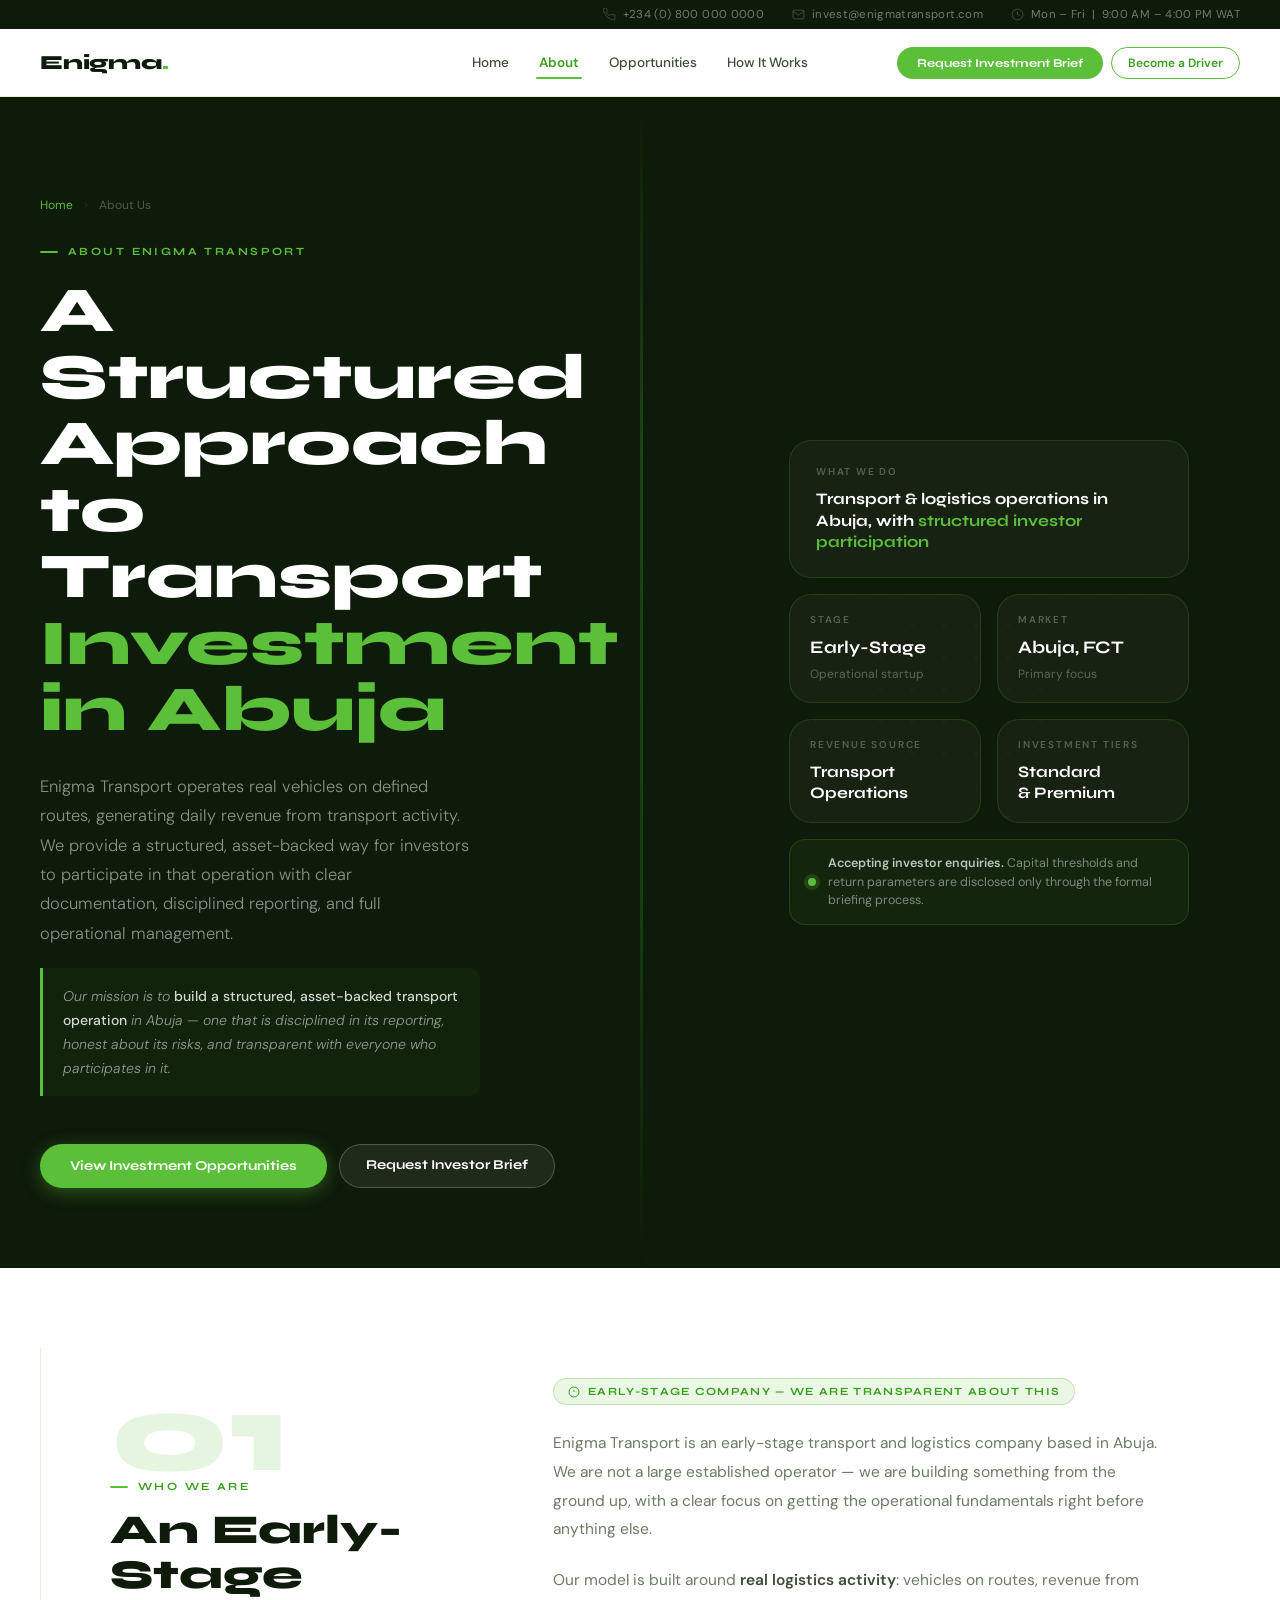
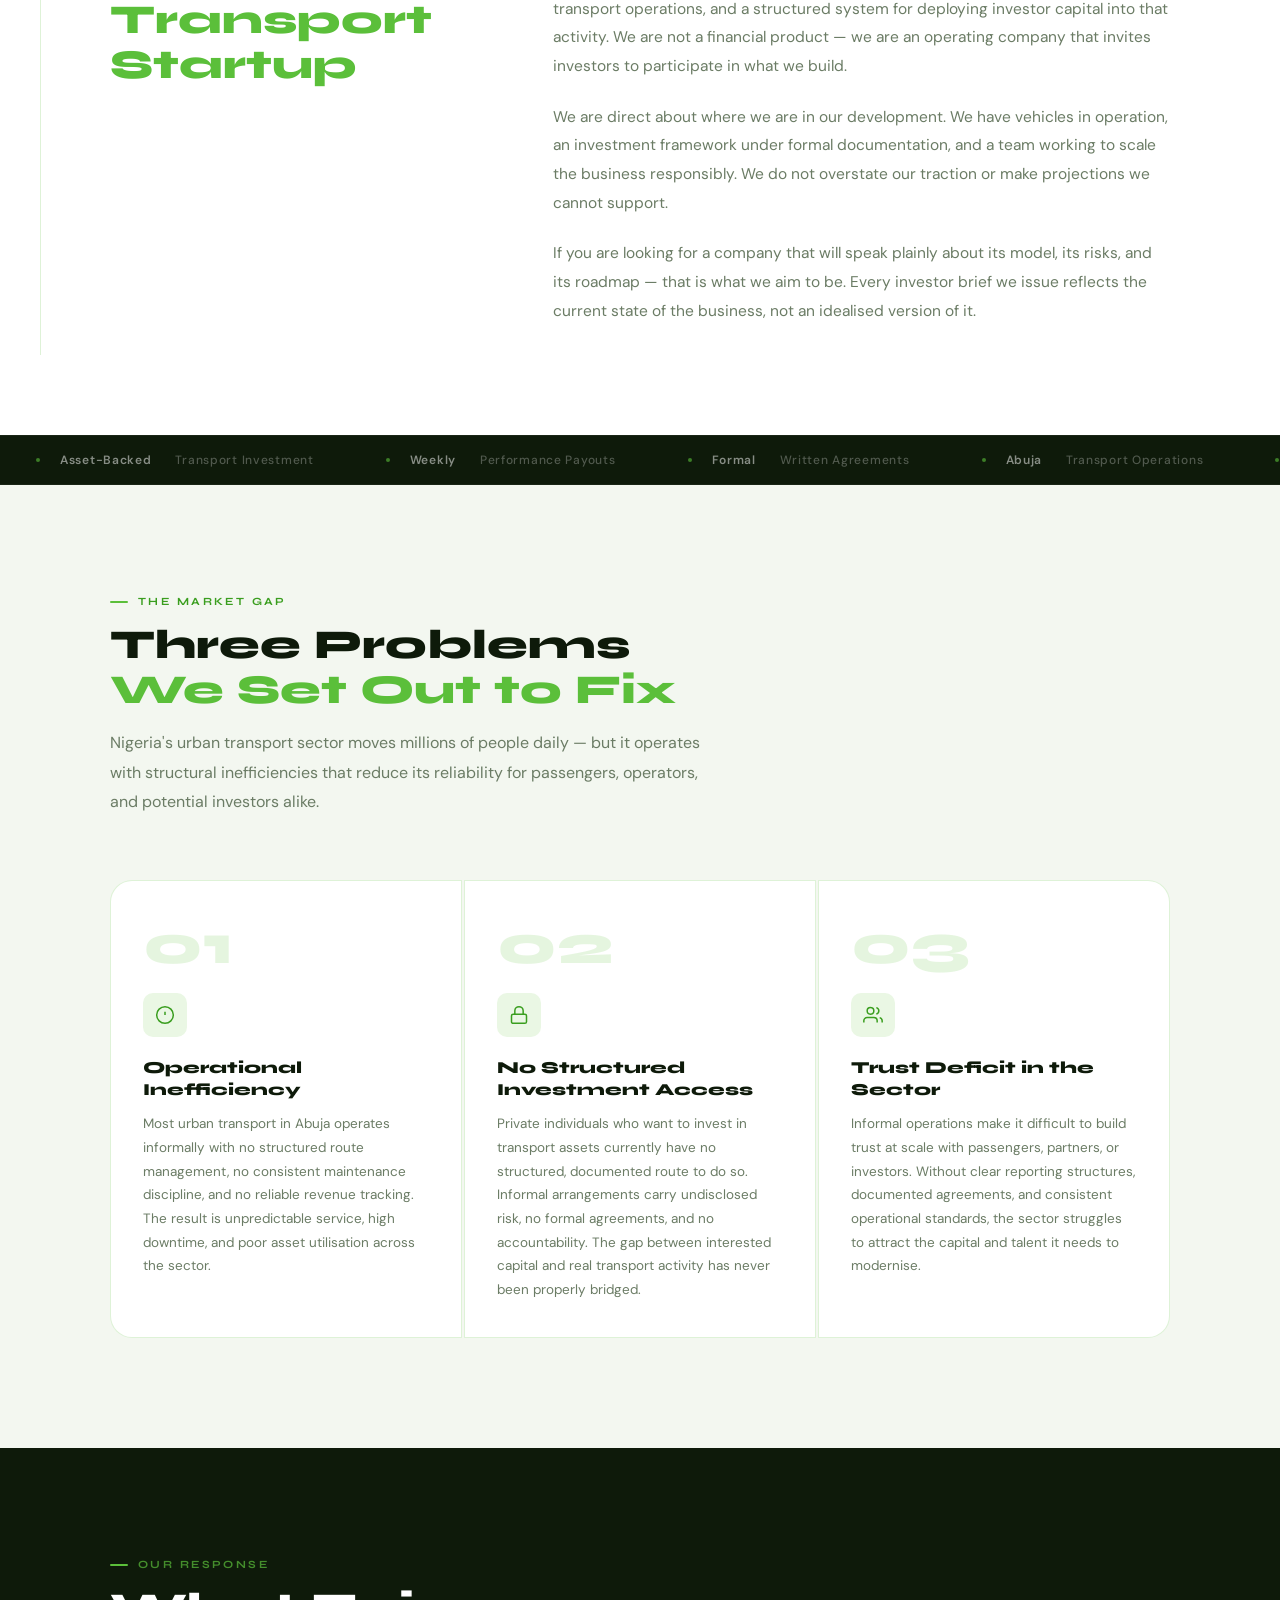
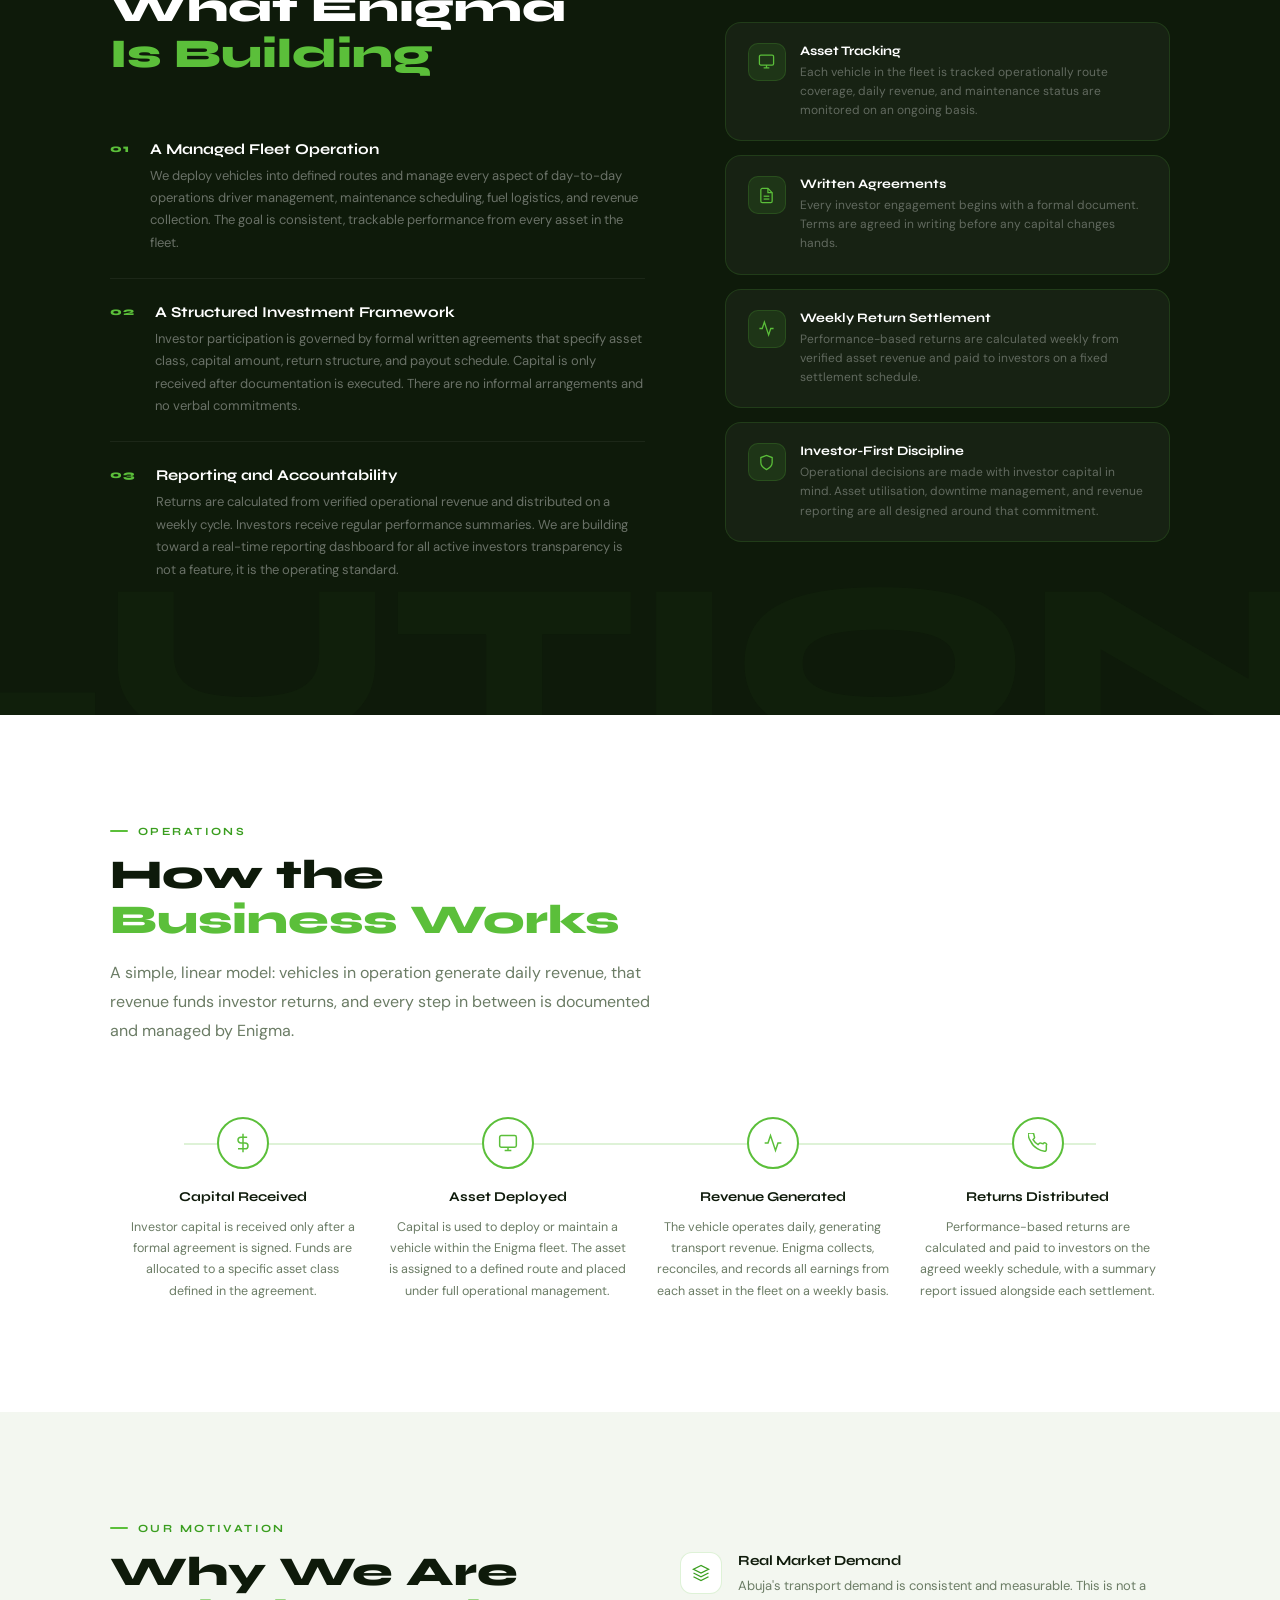
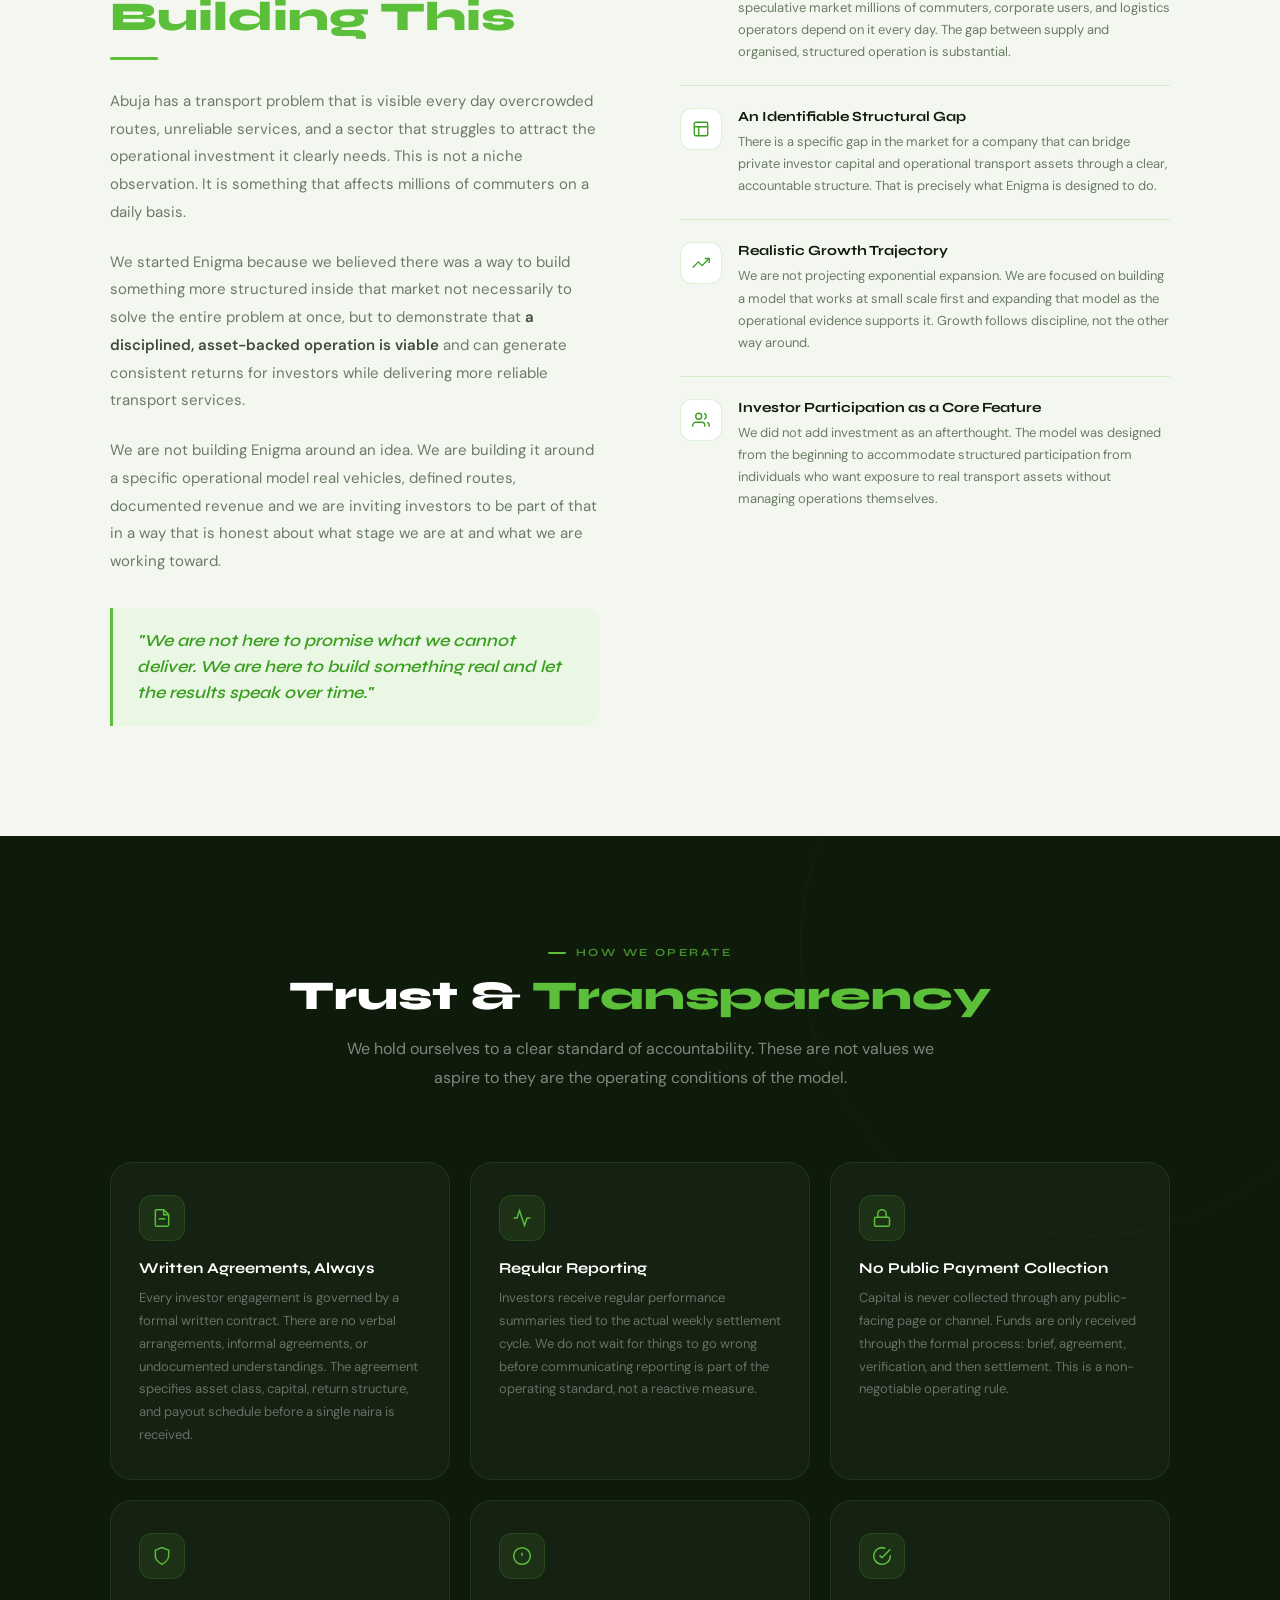
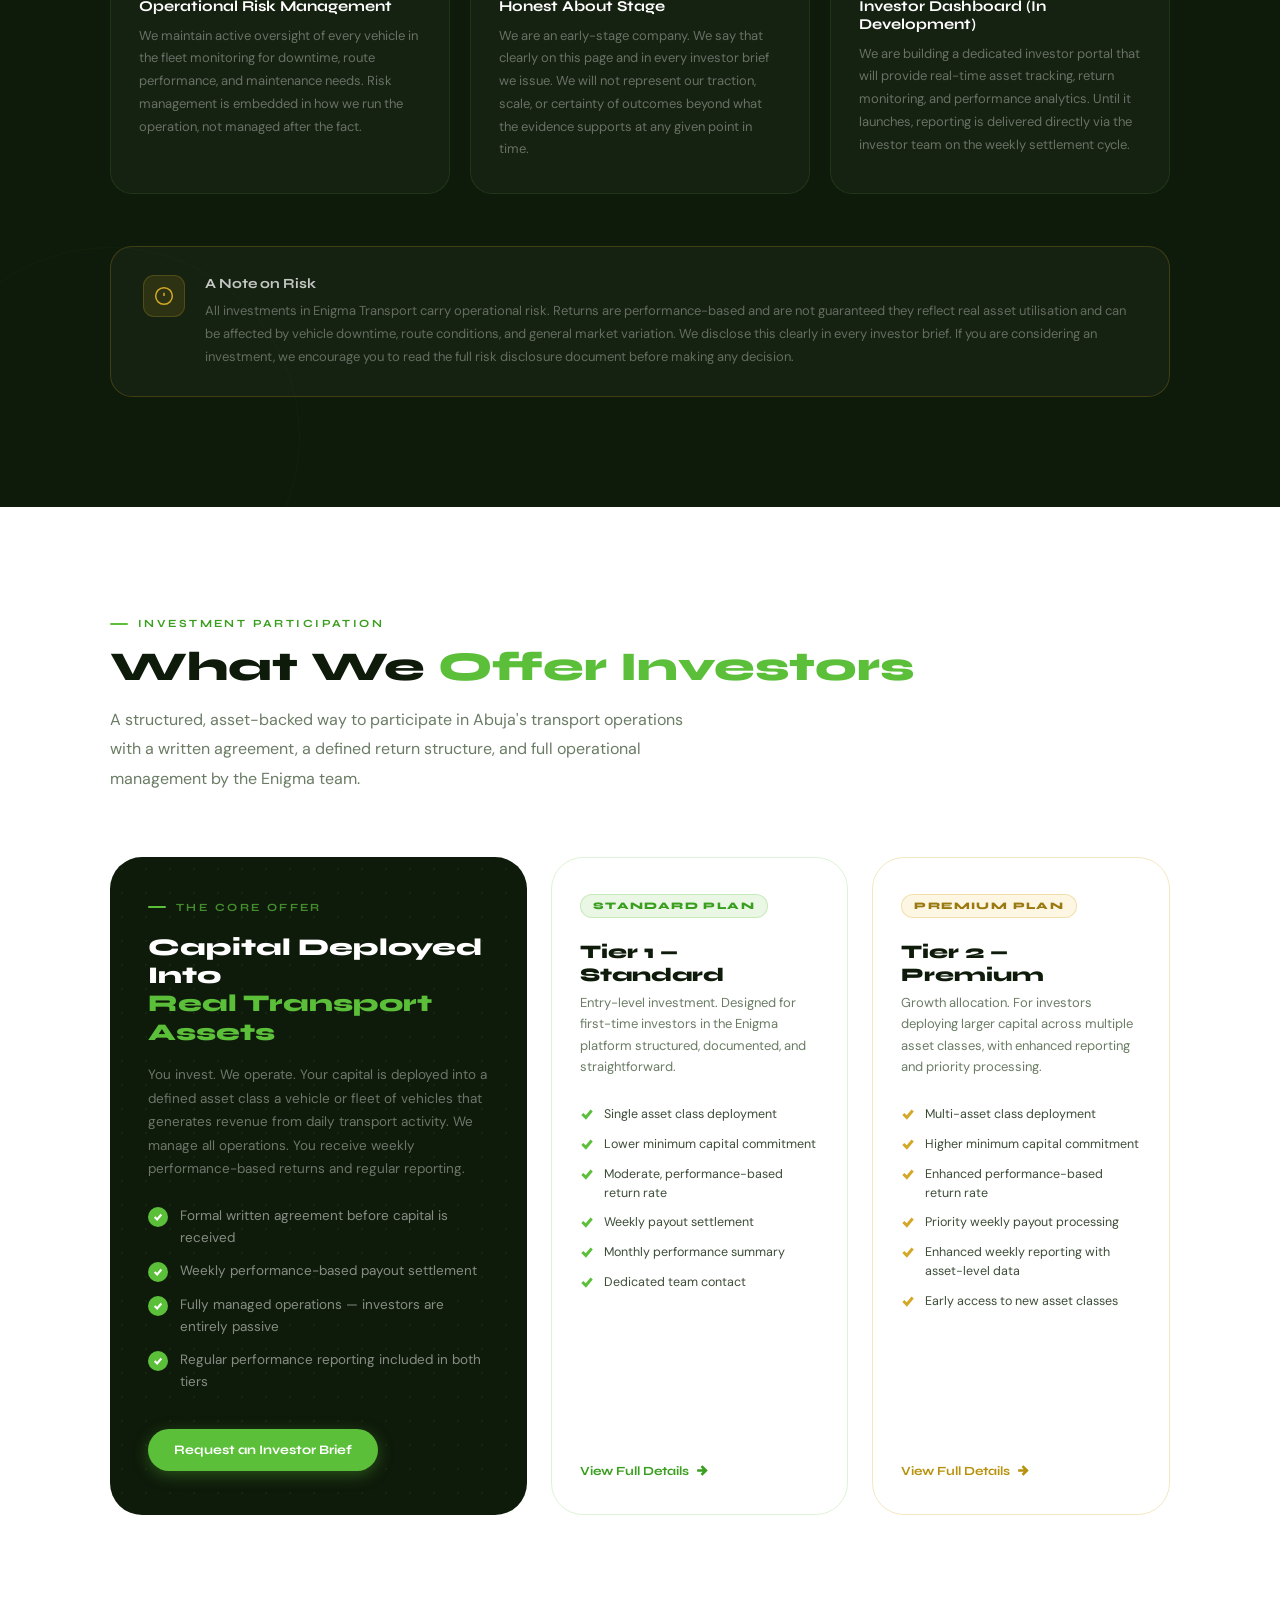
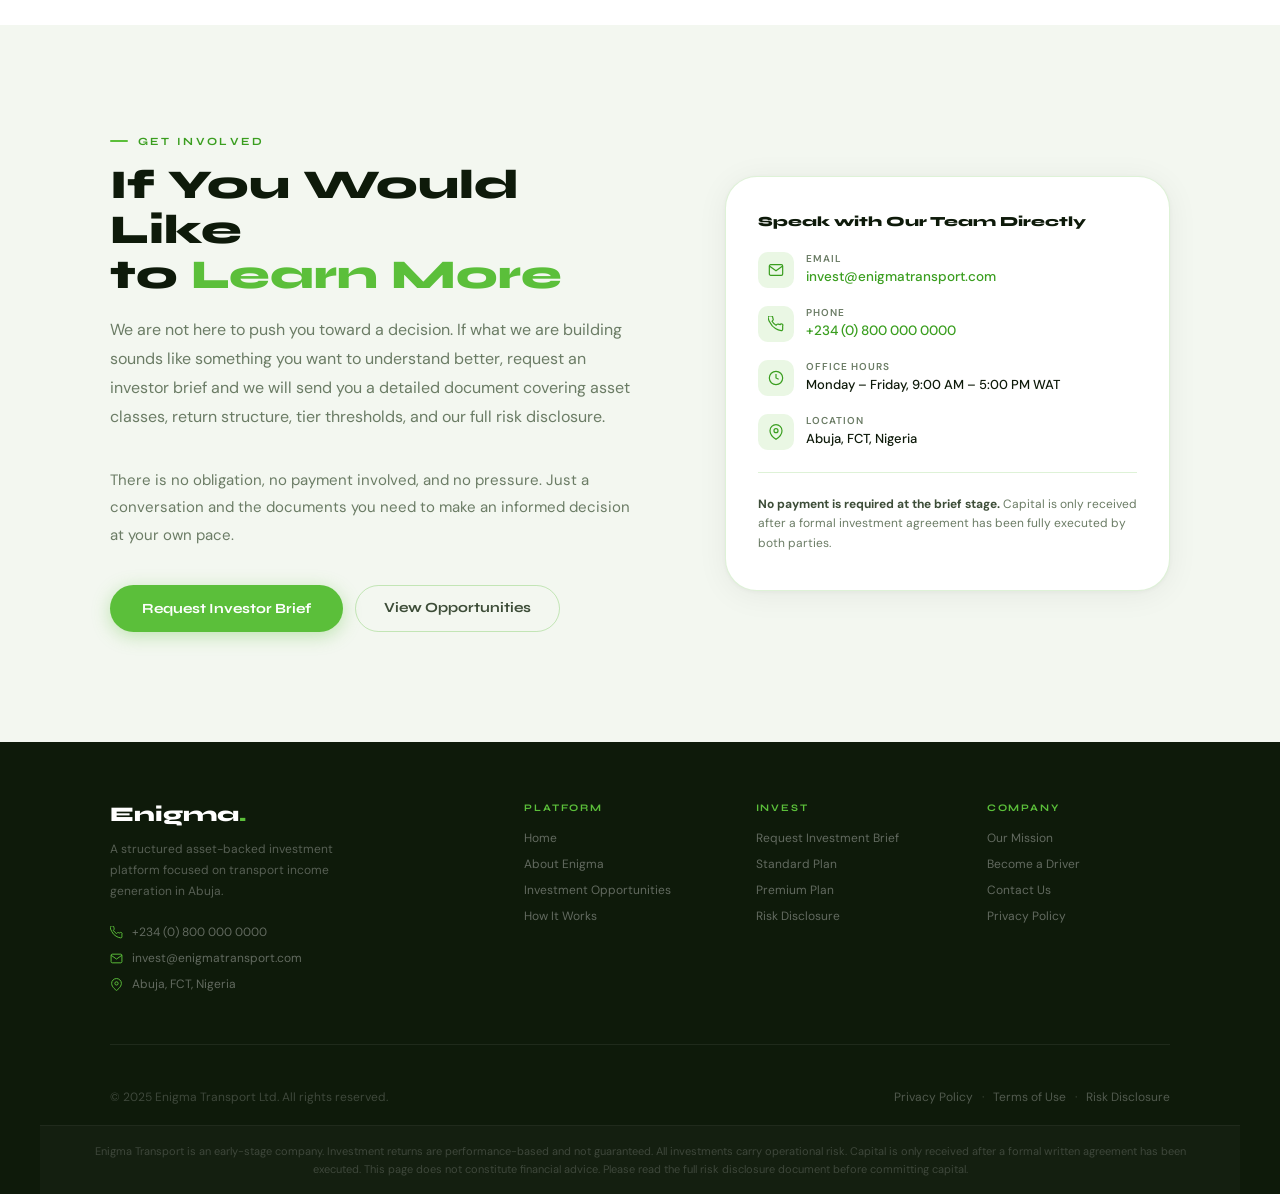
==== about.html @ 0b579b95 "your commit message here" ====
<!DOCTYPE html>
<html lang="en">
<head>
<meta charset="UTF-8" />
<meta name="viewport" content="width=device-width, initial-scale=1.0" />
<title>About Enigma Transport — Building a Structured Transport System</title>
<link rel="preconnect" href="https://fonts.googleapis.com" />
<link rel="preconnect" href="https://fonts.gstatic.com" crossorigin />
<link href="https://fonts.googleapis.com/css2?family=Syne:wght@400;600;700;800&family=DM+Sans:ital,wght@0,300;0,400;0,500;0,600;1,300&display=swap" rel="stylesheet" />
<style>

/* ─────────────────────────────────────────
   RESET & TOKENS
───────────────────────────────────────── */
*, *::before, *::after { box-sizing: border-box; margin: 0; padding: 0; }

:root {
  /* Brand */
  --green:        #5bbf3a;
  --green-dark:   #3a9e1f;
  --green-dim:    rgba(91,191,58,0.16);
  --green-pale:   #eaf7e4;

  /* Ink */
  --ink:          #0e1a0a;
  --ink-soft:     #3d4d38;
  --muted:        #6b7c65;
  --muted-lt:     #9aad94;

  /* Surfaces */
  --surface:      #ffffff;
  --bg:           #f3f7f0;
  --bg-dark:      #0e1a0a;

  /* Borders */
  --border:       rgba(91,191,58,0.20);
  --border-mid:   rgba(91,191,58,0.32);
  --border-ink:   rgba(255,255,255,0.08);

  /* Typography */
  --font-head: 'Syne', sans-serif;
  --font-body: 'DM Sans', sans-serif;

  /* Radii */
  --r-sm:   10px;
  --r-md:   16px;
  --r-lg:   22px;
  --r-xl:   32px;
  --r-pill: 100px;

  /* Shadows */
  --shadow-sm:    0 2px 12px rgba(0,0,0,0.05);
  --shadow-card:  0 4px 32px rgba(0,0,0,0.06), 0 1px 4px rgba(0,0,0,0.04);
  --shadow-green: 0 6px 24px rgba(91,191,58,0.28);
}

html { scroll-behavior: smooth; }
body {
  font-family: var(--font-body);
  background: var(--surface);
  color: var(--ink);
  overflow-x: hidden;
  /* subtle paper grain overlay */
  background-image: url("data:image/svg+xml,%3Csvg xmlns='http://www.w3.org/2000/svg' width='300' height='300'%3E%3Cfilter id='n'%3E%3CfeTurbulence type='fractalNoise' baseFrequency='0.9' numOctaves='4' stitchTiles='stitch'/%3E%3C/filter%3E%3Crect width='300' height='300' filter='url(%23n)' opacity='0.018'/%3E%3C/svg%3E");
}

/* ─────────────────────────────────────────
   ANIMATIONS
───────────────────────────────────────── */
@keyframes fadeUp {
  from { opacity: 0; transform: translateY(22px); }
  to   { opacity: 1; transform: translateY(0); }
}
@keyframes fadeIn  { from { opacity: 0; } to { opacity: 1; } }
@keyframes slideDown {
  from { transform: translateY(-100%); opacity: 0; }
  to   { transform: translateY(0);     opacity: 1; }
}
@keyframes drawLine {
  from { stroke-dashoffset: 200; }
  to   { stroke-dashoffset: 0;   }
}
@keyframes pulse {
  0%, 100% { opacity: 0.5; transform: scale(1);    }
  50%       { opacity: 1;   transform: scale(1.08); }
}
@keyframes ticker {
  0%   { transform: translateX(0); }
  100% { transform: translateX(-50%); }
}

/* ─────────────────────────────────────────
   TOP BAR
───────────────────────────────────────── */
.top-bar {
  background: var(--ink);
  display: flex; justify-content: flex-end; align-items: center;
  gap: 28px; padding: 7px 40px;
  font-size: 11.5px; color: rgba(255,255,255,0.42); letter-spacing: 0.03em;
}
.top-bar-item { display: flex; align-items: center; gap: 7px; }
.top-bar-item svg { opacity: 0.5; flex-shrink: 0; }
@media (max-width: 760px) { .top-bar { display: none; } }

/* ─────────────────────────────────────────
   HEADER
───────────────────────────────────────── */
.header {
  position: sticky; top: 0; z-index: 200;
  background: rgba(255,255,255,0.96);
  backdrop-filter: blur(14px); -webkit-backdrop-filter: blur(14px);
  border-bottom: 1px solid var(--border);
  padding: 0 40px;
  display: flex; align-items: center; gap: 40px;
  height: 68px;
  animation: slideDown 0.45s ease both;
}
.logo-link { text-decoration: none; display: flex; align-items: center; flex-shrink: 0; }
.logo-wordmark {
  font-family: var(--font-head); font-size: 1.25rem; font-weight: 800;
  color: var(--ink); letter-spacing: -0.01em;
}
.logo-wordmark span { color: var(--green); }

.nav {
  display: flex; align-items: center;
  position: absolute; left: 50%; transform: translateX(-50%);
}
.nav a {
  font-size: 13.5px; font-weight: 500; color: var(--ink-soft);
  text-decoration: none; padding: 8px 15px;
  position: relative; transition: color 0.2s; white-space: nowrap;
}
.nav a::after {
  content: ''; position: absolute; bottom: 0; left: 50%; right: 50%;
  height: 2px; background: var(--green); border-radius: 2px;
  transition: left 0.26s cubic-bezier(.22,1,.36,1), right 0.26s cubic-bezier(.22,1,.36,1);
}
.nav a:hover { color: var(--green-dark); }
.nav a:hover::after, .nav a.active::after { left: 12px; right: 12px; }
.nav a.active { color: var(--green-dark); font-weight: 600; }

.header-ctas { margin-left: auto; display: flex; align-items: center; gap: 8px; }
.btn-nav-pill {
  font-family: var(--font-head); font-size: 12px; font-weight: 700;
  background: var(--green); color: #fff;
  padding: 9px 20px; border-radius: var(--r-pill); border: none; cursor: pointer;
  transition: background 0.2s, transform 0.18s;
  text-decoration: none; display: inline-block;
}
.btn-nav-pill:hover { background: var(--green-dark); transform: scale(1.04); }
.btn-nav-ghost {
  font-family: var(--font-body); font-size: 12px; font-weight: 600;
  color: var(--green-dark); background: transparent;
  border: 1.5px solid var(--green); border-radius: var(--r-pill);
  padding: 7px 16px; cursor: pointer;
  transition: background 0.22s, color 0.22s, transform 0.18s;
  white-space: nowrap; text-decoration: none; display: inline-block;
}
.btn-nav-ghost:hover { background: var(--green); color: #fff; transform: scale(1.04); }

.menu-toggle {
  display: none; background: none; border: none; cursor: pointer;
  padding: 4px; flex-direction: column; gap: 5px; margin-left: auto;
}
.menu-toggle span { display: block; width: 22px; height: 2px; background: var(--ink); border-radius: 2px; transition: all 0.22s; }

/* ─────────────────────────────────────────
   MOBILE NAV
───────────────────────────────────────── */
.mobile-nav {
  display: none; position: fixed; inset: 0;
  background: var(--ink); z-index: 300;
  flex-direction: column; padding: 80px 40px 40px;
  animation: fadeIn 0.22s ease;
}
.mobile-nav.open { display: flex; }
.mobile-nav a {
  font-family: var(--font-head); font-size: 1rem; font-weight: 600;
  color: rgba(255,255,255,0.65); text-decoration: none;
  padding: 18px 0; border-bottom: 1px solid rgba(255,255,255,0.05);
  transition: color 0.2s;
}
.mobile-nav a:hover { color: var(--green); }
.mobile-nav .close-btn {
  position: absolute; top: 22px; right: 24px;
  background: none; border: none; cursor: pointer; color: rgba(255,255,255,0.5);
}
.mobile-nav-ctas { margin-top: 36px; display: flex; flex-direction: column; gap: 12px; }
.btn-fill {
  font-family: var(--font-head); font-size: 14px; font-weight: 700;
  background: var(--green); color: #fff; border: none;
  border-radius: var(--r-pill); padding: 14px 28px; cursor: pointer;
  text-decoration: none; display: inline-block; text-align: center;
  transition: background 0.22s;
}
.btn-fill:hover { background: var(--green-dark); }
.btn-stroke {
  font-family: var(--font-head); font-size: 14px; font-weight: 700;
  background: transparent; color: #fff;
  border: 1.5px solid rgba(255,255,255,0.3); border-radius: var(--r-pill);
  padding: 12px 28px; cursor: pointer;
  text-decoration: none; display: inline-block; text-align: center;
  transition: border-color 0.22s, background 0.22s;
}
.btn-stroke:hover { background: rgba(255,255,255,0.08); border-color: rgba(255,255,255,0.55); }

/* ─────────────────────────────────────────
   SHARED UTILITIES
───────────────────────────────────────── */
.section-eyebrow {
  font-family: var(--font-head); font-size: 11px; font-weight: 700;
  letter-spacing: 0.22em; text-transform: uppercase;
  color: var(--green-dark); margin-bottom: 14px;
  display: flex; align-items: center; gap: 10px;
}
.section-eyebrow::before { content: ''; width: 18px; height: 2px; background: var(--green); border-radius: 2px; }
.section-eyebrow.light { color: rgba(91,191,58,0.7); }
.section-eyebrow.light::before { background: var(--green); }
.section-eyebrow.center { justify-content: center; }

.section-h2 {
  font-family: var(--font-head);
  font-size: clamp(1.9rem, 3.2vw, 2.7rem);
  font-weight: 800; color: var(--ink); line-height: 1.1;
}
.section-h2 .accent { color: var(--green); }
.section-h2.light { color: #fff; }
.section-h2.center { text-align: center; }

.section-lead {
  font-size: 16px; color: var(--muted); line-height: 1.82;
  max-width: 600px;
}
.section-lead.wide { max-width: 740px; }
.section-lead.center { text-align: center; margin: 0 auto; }
.section-lead.light { color: rgba(255,255,255,0.48); }

.divider-line {
  width: 48px; height: 3px; background: var(--green); border-radius: 3px;
  margin-bottom: 28px;
}
.divider-line.center { margin: 0 auto 28px; }

.check-icon {
  flex-shrink: 0; width: 20px; height: 20px;
  background: var(--green); border-radius: 50%;
  display: flex; align-items: center; justify-content: center;
  margin-top: 2px;
}
.check-icon svg { width: 10px; height: 10px; }

/* ─────────────────────────────────────────
   ① HERO
───────────────────────────────────────── */
.hero {
  background: var(--ink);
  min-height: 88vh;
  display: grid;
  grid-template-columns: 1fr 1fr;
  position: relative; overflow: hidden;
}

/* Fine dot-grid pattern */
.hero::before {
  content: '';
  position: absolute; inset: 0; z-index: 1; pointer-events: none;
  background-image: radial-gradient(rgba(91,191,58,0.09) 1px, transparent 1px);
  background-size: 32px 32px;
  mask-image: radial-gradient(ellipse 75% 85% at 75% 50%, rgba(0,0,0,0.7) 0%, transparent 80%);
}

/* Green vertical accent strip on right column join */
.hero-accent-strip {
  position: absolute; top: 0; bottom: 0; left: 50%;
  width: 3px;
  background: linear-gradient(180deg, transparent 0%, var(--green) 30%, var(--green-dark) 70%, transparent 100%);
  opacity: 0.25; z-index: 2; pointer-events: none;
}

.hero-left {
  padding: 100px 60px 80px 40px;
  display: flex; flex-direction: column; justify-content: center;
  position: relative; z-index: 3;
}

.breadcrumb {
  font-size: 12px; color: rgba(255,255,255,0.28);
  margin-bottom: 32px; display: flex; align-items: center; gap: 8px;
}
.breadcrumb a { color: var(--green); text-decoration: none; transition: opacity 0.2s; }
.breadcrumb a:hover { opacity: 0.8; }
.breadcrumb svg { width: 10px; height: 10px; opacity: 0.4; }

.hero-eyebrow {
  font-family: var(--font-head); font-size: 11px; font-weight: 700;
  letter-spacing: 0.22em; text-transform: uppercase; color: var(--green);
  margin-bottom: 20px; display: flex; align-items: center; gap: 10px;
  animation: fadeUp 0.5s 0.1s both;
}
.hero-eyebrow::before { content: ''; width: 18px; height: 2px; background: var(--green); border-radius: 2px; }

.hero-title {
  font-family: var(--font-head);
  font-size: clamp(2.6rem, 5vw, 4.4rem);
  font-weight: 800; color: #fff; line-height: 1.04;
  margin-bottom: 28px; animation: fadeUp 0.55s 0.18s both;
}
.hero-title .accent  { color: var(--green); }
.hero-title .subdued { color: rgba(255,255,255,0.38); font-weight: 400; }

.hero-statement {
  font-size: 16.5px; line-height: 1.78;
  color: rgba(255,255,255,0.52); max-width: 430px;
  margin-bottom: 20px; animation: fadeUp 0.55s 0.26s both;
  font-weight: 300;
}

/* Pull quote — mission statement */
.hero-mission {
  border-left: 3px solid var(--green);
  padding: 16px 20px;
  background: rgba(91,191,58,0.06);
  border-radius: 0 var(--r-sm) var(--r-sm) 0;
  margin-bottom: 48px; max-width: 440px;
  animation: fadeUp 0.55s 0.34s both;
}
.hero-mission p {
  font-size: 14px; font-style: italic; font-weight: 300;
  color: rgba(255,255,255,0.55); line-height: 1.72;
}
.hero-mission strong { color: rgba(255,255,255,0.82); font-style: normal; font-weight: 500; }

.hero-cta-row {
  display: flex; gap: 12px; flex-wrap: wrap;
  animation: fadeUp 0.55s 0.42s both;
}
.btn-hero-primary {
  font-family: var(--font-head); font-size: 13.5px; font-weight: 700;
  background: var(--green); color: #fff; border: none;
  border-radius: var(--r-pill); padding: 14px 30px; cursor: pointer;
  transition: background 0.22s, transform 0.18s, box-shadow 0.22s;
  box-shadow: 0 4px 18px rgba(91,191,58,0.38); text-decoration: none; display: inline-block;
}
.btn-hero-primary:hover { background: var(--green-dark); transform: translateY(-2px); box-shadow: 0 8px 28px rgba(91,191,58,0.45); }
.btn-hero-ghost {
  font-family: var(--font-head); font-size: 13.5px; font-weight: 700;
  background: rgba(255,255,255,0.07); color: #fff;
  border: 1.5px solid rgba(255,255,255,0.22); border-radius: var(--r-pill);
  padding: 12px 26px; cursor: pointer; backdrop-filter: blur(6px);
  transition: background 0.22s, border-color 0.22s, transform 0.18s;
  text-decoration: none; display: inline-block;
}
.btn-hero-ghost:hover { background: rgba(255,255,255,0.13); border-color: rgba(255,255,255,0.5); transform: translateY(-2px); }

/* Hero right — structured visual panel */
.hero-right {
  position: relative; z-index: 3; overflow: hidden;
  display: flex; align-items: center; justify-content: center;
  padding: 60px 40px 60px 60px;
}

.hero-panel {
  width: 100%; max-width: 400px;
  display: flex; flex-direction: column; gap: 16px;
  animation: fadeUp 0.7s 0.3s both;
}

/* Company fact card */
.fact-card {
  background: rgba(255,255,255,0.04);
  border: 1px solid rgba(91,191,58,0.18);
  border-radius: var(--r-lg); padding: 24px 26px;
  transition: border-color 0.25s, background 0.25s;
}
.fact-card:hover { border-color: rgba(91,191,58,0.38); background: rgba(91,191,58,0.04); }
.fact-card-label {
  font-size: 10px; font-weight: 600; letter-spacing: 0.18em; text-transform: uppercase;
  color: rgba(255,255,255,0.28); margin-bottom: 10px;
}
.fact-card-value {
  font-family: var(--font-head); font-size: 1rem; font-weight: 700;
  color: #fff; line-height: 1.35;
}
.fact-card-value .green { color: var(--green); }
.fact-card-sub { font-size: 12px; color: rgba(255,255,255,0.3); margin-top: 5px; line-height: 1.6; }

.fact-grid { display: grid; grid-template-columns: 1fr 1fr; gap: 16px; }
.fact-grid .fact-card { padding: 18px 20px; }
.fact-grid .fact-card-value { font-size: 1.4rem; }

.hero-status-bar {
  background: rgba(91,191,58,0.08); border: 1px solid rgba(91,191,58,0.2);
  border-radius: var(--r-md); padding: 14px 18px;
  display: flex; align-items: center; gap: 12px;
}
.status-dot {
  width: 8px; height: 8px; border-radius: 50%; background: var(--green);
  box-shadow: 0 0 0 4px rgba(91,191,58,0.18);
  animation: pulse 2.2s ease-in-out infinite; flex-shrink: 0;
}
.hero-status-bar p { font-size: 12.5px; color: rgba(255,255,255,0.45); line-height: 1.5; }
.hero-status-bar strong { color: rgba(255,255,255,0.72); font-weight: 600; }

/* ─────────────────────────────────────────
   ② WHO WE ARE
───────────────────────────────────────── */
.who-section {
  background: var(--surface);
  padding: 110px 40px;
  position: relative;
}
/* subtle left rule */
.who-section::before {
  content: '';
  position: absolute; left: 40px; top: 80px; bottom: 80px;
  width: 1px; background: var(--border);
}

.who-inner {
  max-width: 1060px; margin: 0 auto;
  display: grid; grid-template-columns: 1fr 1.7fr; gap: 80px; align-items: start;
}
.who-left { position: sticky; top: 100px; }
.who-number {
  font-family: var(--font-head); font-size: 7rem; font-weight: 800;
  color: var(--green-dim); line-height: 1; margin-bottom: -10px;
  user-select: none;
}

.who-body p { font-size: 15.5px; color: var(--muted); line-height: 1.85; margin-bottom: 22px; }
.who-body p:last-child { margin-bottom: 0; }
.who-body p strong { color: var(--ink-soft); font-weight: 600; }

.early-stage-badge {
  display: inline-flex; align-items: center; gap: 8px;
  background: var(--green-pale); border: 1px solid rgba(91,191,58,0.28);
  border-radius: var(--r-pill); padding: 6px 14px;
  font-family: var(--font-head); font-size: 11px; font-weight: 700;
  letter-spacing: 0.12em; text-transform: uppercase; color: var(--green-dark);
  margin-bottom: 24px;
}
.early-stage-badge svg { width: 12px; height: 12px; }

/* ─────────────────────────────────────────
   TICKER / MARQUEE
───────────────────────────────────────── */
.marquee-bar {
  background: var(--ink); padding: 0;
  overflow: hidden; border-top: 1px solid rgba(255,255,255,0.05);
  border-bottom: 1px solid rgba(255,255,255,0.05);
}
.marquee-track { display: flex; gap: 0; white-space: nowrap; animation: ticker 30s linear infinite; }
.marquee-item {
  display: flex; align-items: center; gap: 20px;
  padding: 16px 36px; font-size: 12px; font-weight: 500;
  color: rgba(255,255,255,0.28); letter-spacing: 0.06em; flex-shrink: 0;
}
.marquee-item .dot { width: 4px; height: 4px; border-radius: 50%; background: var(--green); opacity: 0.6; }
.marquee-item strong { color: rgba(255,255,255,0.5); font-weight: 600; }

/* ─────────────────────────────────────────
   ③ THE PROBLEM
───────────────────────────────────────── */
.problem-section {
  background: var(--bg);
  padding: 110px 40px;
}
.problem-inner { max-width: 1060px; margin: 0 auto; }
.problem-head { margin-bottom: 64px; }

.problem-grid { display: grid; grid-template-columns: repeat(3, 1fr); gap: 2px; }
.problem-card {
  background: var(--surface); padding: 36px 32px;
  border: 1px solid var(--border);
  position: relative; overflow: hidden;
  transition: border-color 0.28s, transform 0.28s;
}
.problem-card:first-child { border-radius: var(--r-lg) 0 0 var(--r-lg); }
.problem-card:last-child  { border-radius: 0 var(--r-lg) var(--r-lg) 0; }
.problem-card:hover { border-color: var(--green); transform: translateY(-4px); }

/* top accent line */
.problem-card::before {
  content: ''; position: absolute; top: 0; left: 0; right: 0; height: 3px;
  background: linear-gradient(90deg, var(--green), var(--green-dark));
  opacity: 0; transition: opacity 0.28s;
}
.problem-card:hover::before { opacity: 1; }

.problem-num {
  font-family: var(--font-head); font-size: 3.5rem; font-weight: 800;
  color: var(--green-dim); line-height: 1; margin-bottom: 20px;
  user-select: none;
}
.problem-icon {
  width: 44px; height: 44px; border-radius: var(--r-sm);
  background: var(--green-pale); display: flex; align-items: center; justify-content: center;
  margin-bottom: 20px;
}
.problem-icon svg { width: 20px; height: 20px; color: var(--green-dark); }
.problem-card h3 {
  font-family: var(--font-head); font-size: 1.05rem; font-weight: 800;
  color: var(--ink); margin-bottom: 12px; line-height: 1.3;
}
.problem-card p { font-size: 13.5px; color: var(--muted); line-height: 1.75; }

/* ─────────────────────────────────────────
   ④ OUR SOLUTION
───────────────────────────────────────── */
.solution-section {
  background: var(--ink);
  padding: 110px 40px;
  position: relative; overflow: hidden;
}
/* large decorative text */
.solution-section::after {
  content: 'SOLUTION';
  position: absolute; right: -40px; bottom: -60px;
  font-family: var(--font-head); font-size: 14rem; font-weight: 800;
  color: rgba(91,191,58,0.03); line-height: 1;
  pointer-events: none; user-select: none; white-space: nowrap;
}

.solution-inner {
  max-width: 1060px; margin: 0 auto;
  display: grid; grid-template-columns: 1.2fr 1fr; gap: 80px; align-items: center;
}

.solution-points { display: flex; flex-direction: column; gap: 0; margin-top: 40px; }
.solution-point {
  display: flex; gap: 20px; align-items: flex-start;
  padding: 24px 0; border-bottom: 1px solid rgba(255,255,255,0.06);
}
.solution-point:last-child { border-bottom: none; }
.sol-num {
  font-family: var(--font-head); font-size: 11px; font-weight: 800;
  color: var(--green); letter-spacing: 0.1em; flex-shrink: 0; padding-top: 2px;
}
.sol-text h4 {
  font-family: var(--font-head); font-size: 15px; font-weight: 700;
  color: #fff; margin-bottom: 7px;
}
.sol-text p { font-size: 13px; color: rgba(255,255,255,0.38); line-height: 1.72; }

/* Solution visual */
.solution-visual {
  display: flex; flex-direction: column; gap: 14px;
  animation: fadeUp 0.6s 0.3s both;
}
.sol-card {
  background: rgba(255,255,255,0.04); border: 1px solid rgba(91,191,58,0.16);
  border-radius: var(--r-md); padding: 20px 22px;
  display: flex; gap: 14px; align-items: flex-start;
  transition: background 0.22s, border-color 0.22s;
}
.sol-card:hover { background: rgba(91,191,58,0.06); border-color: rgba(91,191,58,0.32); }
.sol-card-icon {
  width: 38px; height: 38px; border-radius: 10px;
  background: rgba(91,191,58,0.12); border: 1px solid rgba(91,191,58,0.18);
  display: flex; align-items: center; justify-content: center; flex-shrink: 0;
}
.sol-card-icon svg { width: 17px; height: 17px; color: var(--green); }
.sol-card h5 {
  font-family: var(--font-head); font-size: 13px; font-weight: 700;
  color: #fff; margin-bottom: 4px;
}
.sol-card p { font-size: 12px; color: rgba(255,255,255,0.32); line-height: 1.6; }

/* ─────────────────────────────────────────
   ⑤ HOW WE OPERATE
───────────────────────────────────────── */
.operate-section {
  background: var(--surface);
  padding: 110px 40px;
}
.operate-inner { max-width: 1060px; margin: 0 auto; }
.operate-head { max-width: 560px; margin-bottom: 72px; }

.operate-flow {
  display: grid; grid-template-columns: repeat(4, 1fr);
  gap: 0; position: relative;
}
/* connecting line behind nodes */
.operate-flow::before {
  content: '';
  position: absolute; top: 26px; left: 7%; right: 7%;
  height: 1.5px; background: var(--border); z-index: 0;
}

.operate-step {
  display: flex; flex-direction: column; align-items: center;
  text-align: center; padding: 0 14px; position: relative; z-index: 1;
  animation: fadeUp 0.5s both;
}
.operate-step:nth-child(1) { animation-delay: 0.08s; }
.operate-step:nth-child(2) { animation-delay: 0.16s; }
.operate-step:nth-child(3) { animation-delay: 0.24s; }
.operate-step:nth-child(4) { animation-delay: 0.32s; }

.op-node {
  width: 52px; height: 52px; border-radius: 50%;
  background: var(--surface); border: 2px solid var(--green);
  display: flex; align-items: center; justify-content: center;
  margin-bottom: 20px; position: relative; z-index: 1;
  transition: background 0.25s, transform 0.25s, box-shadow 0.25s;
}
.operate-step:hover .op-node {
  background: var(--green); transform: scale(1.1);
  box-shadow: 0 0 0 6px rgba(91,191,58,0.12);
}
.op-node svg { width: 20px; height: 20px; color: var(--green); transition: color 0.25s; }
.operate-step:hover .op-node svg { color: #fff; }

.operate-step h4 {
  font-family: var(--font-head); font-size: 13.5px; font-weight: 700;
  color: var(--ink); margin-bottom: 10px; line-height: 1.3;
}
.operate-step p { font-size: 12.5px; color: var(--muted); line-height: 1.7; }

/* ─────────────────────────────────────────
   ⑥ WHY WE ARE BUILDING THIS
───────────────────────────────────────── */
.why-section {
  background: var(--bg);
  padding: 110px 40px;
}
.why-inner {
  max-width: 1060px; margin: 0 auto;
  display: grid; grid-template-columns: 1fr 1fr; gap: 80px; align-items: start;
}

.why-text p { font-size: 15px; color: var(--muted); line-height: 1.85; margin-bottom: 22px; }
.why-text p:last-child { margin-bottom: 0; }
.why-text p strong { color: var(--ink-soft); font-weight: 600; }

/* Pull quote */
.pull-quote {
  border-left: 3px solid var(--green);
  background: var(--green-pale); border-radius: 0 var(--r-md) var(--r-md) 0;
  padding: 20px 24px; margin-top: 32px;
}
.pull-quote p {
  font-family: var(--font-head); font-size: 1.05rem; font-weight: 600;
  color: var(--green-dark); line-height: 1.55; font-style: italic;
}

.why-right { padding-top: 8px; }
.why-pillars { display: flex; flex-direction: column; gap: 0; }
.why-pillar {
  display: flex; gap: 16px; align-items: flex-start;
  padding: 22px 0; border-bottom: 1px solid var(--border);
}
.why-pillar:last-child { border-bottom: none; }
.pillar-icon {
  width: 42px; height: 42px; border-radius: 12px;
  background: var(--surface); border: 1.5px solid var(--border);
  display: flex; align-items: center; justify-content: center; flex-shrink: 0;
  transition: border-color 0.22s, background 0.22s;
}
.why-pillar:hover .pillar-icon { border-color: var(--green); background: var(--green-pale); }
.pillar-icon svg { width: 18px; height: 18px; color: var(--green-dark); }
.pillar-body h4 {
  font-family: var(--font-head); font-size: 14px; font-weight: 700;
  color: var(--ink); margin-bottom: 6px;
}
.pillar-body p { font-size: 13px; color: var(--muted); line-height: 1.7; }

/* ─────────────────────────────────────────
   ⑦ TRUST & TRANSPARENCY
───────────────────────────────────────── */
.trust-section {
  background: var(--ink);
  padding: 110px 40px;
  position: relative; overflow: hidden;
}
.trust-section::before {
  content: '';
  position: absolute; top: -180px; right: -100px;
  width: 580px; height: 580px; border-radius: 50%;
  border: 1px solid rgba(91,191,58,0.06); pointer-events: none;
}
.trust-section::after {
  content: '';
  position: absolute; bottom: -120px; left: -80px;
  width: 380px; height: 380px; border-radius: 50%;
  border: 1px solid rgba(91,191,58,0.05); pointer-events: none;
}

.trust-inner { max-width: 1060px; margin: 0 auto; }
.trust-head { text-align: center; margin-bottom: 70px; }
.trust-head .section-lead { margin: 16px auto 0; }

.trust-grid { display: grid; grid-template-columns: repeat(3, 1fr); gap: 20px; margin-bottom: 52px; }
.trust-card {
  background: rgba(255,255,255,0.03); border: 1px solid rgba(91,191,58,0.14);
  border-radius: var(--r-lg); padding: 32px 28px;
  transition: background 0.25s, border-color 0.25s, transform 0.28s;
  animation: fadeUp 0.5s both;
}
.trust-card:nth-child(1) { animation-delay: 0.08s; }
.trust-card:nth-child(2) { animation-delay: 0.16s; }
.trust-card:nth-child(3) { animation-delay: 0.24s; }
.trust-card:hover { background: rgba(91,191,58,0.05); border-color: rgba(91,191,58,0.3); transform: translateY(-5px); }

.trust-card-icon {
  width: 46px; height: 46px; border-radius: 13px;
  background: rgba(91,191,58,0.10); border: 1px solid rgba(91,191,58,0.18);
  display: flex; align-items: center; justify-content: center; margin-bottom: 18px;
}
.trust-card-icon svg { width: 20px; height: 20px; color: var(--green); }
.trust-card h4 { font-family: var(--font-head); font-size: 15px; font-weight: 700; color: #fff; margin-bottom: 10px; }
.trust-card p { font-size: 13px; color: rgba(255,255,255,0.36); line-height: 1.75; }

/* Risk acknowledgment band */
.risk-band {
  background: rgba(255,255,255,0.03); border: 1px solid rgba(212,168,39,0.22);
  border-radius: var(--r-lg); padding: 28px 32px;
  display: flex; gap: 20px; align-items: flex-start;
}
.risk-band-icon {
  width: 42px; height: 42px; border-radius: 11px;
  background: rgba(212,168,39,0.12); border: 1px solid rgba(212,168,39,0.22);
  display: flex; align-items: center; justify-content: center; flex-shrink: 0;
}
.risk-band-icon svg { width: 20px; height: 20px; color: #d4a827; }
.risk-band h4 { font-family: var(--font-head); font-size: 14px; font-weight: 700; color: rgba(255,255,255,0.75); margin-bottom: 8px; }
.risk-band p { font-size: 13px; color: rgba(255,255,255,0.34); line-height: 1.75; }

/* ─────────────────────────────────────────
   ⑧ WHAT WE OFFER INVESTORS
───────────────────────────────────────── */
.offer-section {
  background: var(--surface);
  padding: 110px 40px;
}
.offer-inner { max-width: 1060px; margin: 0 auto; }
.offer-head { margin-bottom: 64px; }

.offer-grid { display: grid; grid-template-columns: 1.4fr 1fr 1fr; gap: 24px; }

/* Main offer block */
.offer-main {
  background: var(--ink); border-radius: var(--r-xl); padding: 44px 38px;
  display: flex; flex-direction: column; justify-content: space-between;
  min-height: 400px; position: relative; overflow: hidden;
  animation: fadeUp 0.55s 0.1s both;
}
.offer-main::before {
  content: '';
  position: absolute; inset: 0;
  background-image: radial-gradient(rgba(91,191,58,0.08) 1px, transparent 1px);
  background-size: 24px 24px; pointer-events: none;
}
.offer-main-content { position: relative; z-index: 1; }
.offer-main h3 {
  font-family: var(--font-head); font-size: 1.5rem; font-weight: 800;
  color: #fff; line-height: 1.18; margin-bottom: 16px;
}
.offer-main h3 .accent { color: var(--green); }
.offer-main p { font-size: 13.5px; color: rgba(255,255,255,0.4); line-height: 1.75; }

.offer-main-footer { position: relative; z-index: 1; margin-top: 36px; }
.offer-main-cta {
  font-family: var(--font-head); font-size: 13px; font-weight: 700;
  background: var(--green); color: #fff; border: none;
  border-radius: var(--r-pill); padding: 13px 26px; cursor: pointer;
  transition: background 0.22s, transform 0.18s, box-shadow 0.22s;
  box-shadow: 0 4px 16px rgba(91,191,58,0.35); text-decoration: none; display: inline-block;
}
.offer-main-cta:hover { background: var(--green-dark); transform: translateY(-2px); box-shadow: 0 7px 22px rgba(91,191,58,0.42); }

/* Tier cards */
.tier-card {
  border: 1.5px solid var(--border); border-radius: var(--r-xl);
  padding: 36px 28px; display: flex; flex-direction: column;
  transition: border-color 0.28s, transform 0.28s, box-shadow 0.28s;
  animation: fadeUp 0.55s both;
}
.tier-card.standard { animation-delay: 0.18s; }
.tier-card.premium  { animation-delay: 0.26s; border-color: rgba(212,168,39,0.28); }
.tier-card:hover { transform: translateY(-6px); box-shadow: 0 18px 48px rgba(91,191,58,0.1); border-color: var(--green); }
.tier-card.premium:hover { border-color: #d4a827; box-shadow: 0 18px 48px rgba(212,168,39,0.12); }

.tier-badge {
  display: inline-flex; align-items: center; gap: 6px;
  border-radius: var(--r-pill); padding: 5px 12px;
  font-family: var(--font-head); font-size: 10px; font-weight: 800;
  letter-spacing: 0.14em; text-transform: uppercase; margin-bottom: 22px; align-self: flex-start;
}
.tier-badge.standard { background: var(--green-pale); color: var(--green-dark); border: 1px solid rgba(91,191,58,0.25); }
.tier-badge.premium  { background: #fdf6e3;           color: #9a7a10;           border: 1px solid rgba(212,168,39,0.3);  }

.tier-name { font-family: var(--font-head); font-size: 1.2rem; font-weight: 800; color: var(--ink); margin-bottom: 6px; }
.tier-desc { font-size: 13px; color: var(--muted); line-height: 1.65; margin-bottom: 28px; }
.tier-features { display: flex; flex-direction: column; gap: 11px; flex: 1; }
.tier-feat { display: flex; align-items: flex-start; gap: 10px; font-size: 12.5px; color: var(--ink-soft); line-height: 1.5; }
.tier-feat svg { flex-shrink: 0; margin-top: 2px; }

.tier-link {
  font-family: var(--font-head); font-size: 12.5px; font-weight: 700;
  text-decoration: none; display: flex; align-items: center; gap: 6px;
  margin-top: 28px; transition: gap 0.2s;
}
.tier-link.green { color: var(--green-dark); }
.tier-link.gold  { color: #b8920e; }
.tier-link:hover { gap: 10px; }
.tier-link svg { width: 13px; height: 13px; }

/* ─────────────────────────────────────────
   ⑨ CALL TO ACTION
───────────────────────────────────────── */
.cta-section {
  background: var(--bg);
  padding: 110px 40px;
}
.cta-inner {
  max-width: 1060px; margin: 0 auto;
  display: grid; grid-template-columns: 1.2fr 1fr; gap: 80px; align-items: center;
}

.cta-text .section-h2 { margin-bottom: 18px; }
.cta-text .section-lead { margin-bottom: 36px; }
.cta-actions { display: flex; gap: 12px; flex-wrap: wrap; }
.btn-cta-primary {
  font-family: var(--font-head); font-size: 14px; font-weight: 700;
  background: var(--green); color: #fff; border: none;
  border-radius: var(--r-pill); padding: 15px 32px; cursor: pointer;
  transition: background 0.22s, transform 0.18s, box-shadow 0.22s;
  box-shadow: 0 4px 18px rgba(91,191,58,0.35); text-decoration: none; display: inline-block;
}
.btn-cta-primary:hover { background: var(--green-dark); transform: translateY(-2px); box-shadow: 0 8px 28px rgba(91,191,58,0.42); }
.btn-cta-outline {
  font-family: var(--font-head); font-size: 14px; font-weight: 700;
  background: transparent; color: var(--ink-soft);
  border: 1.5px solid var(--border-mid); border-radius: var(--r-pill);
  padding: 13px 28px; cursor: pointer;
  transition: border-color 0.22s, color 0.22s, background 0.22s;
  text-decoration: none; display: inline-block;
}
.btn-cta-outline:hover { border-color: var(--green); color: var(--green-dark); background: var(--green-pale); }

/* Contact info panel */
.cta-panel {
  background: var(--surface); border: 1.5px solid var(--border);
  border-radius: var(--r-xl); padding: 36px 32px;
  box-shadow: var(--shadow-card);
}
.cta-panel h4 { font-family: var(--font-head); font-size: 14px; font-weight: 800; color: var(--ink); margin-bottom: 22px; }
.contact-row { display: flex; align-items: flex-start; gap: 12px; margin-bottom: 18px; }
.contact-row:last-child { margin-bottom: 0; }
.contact-icon { width: 36px; height: 36px; border-radius: 10px; background: var(--green-pale); display: flex; align-items: center; justify-content: center; flex-shrink: 0; }
.contact-icon svg { width: 16px; height: 16px; color: var(--green-dark); }
.contact-label { font-size: 10px; font-weight: 600; letter-spacing: 0.1em; text-transform: uppercase; color: var(--muted); margin-bottom: 3px; }
.contact-value { font-size: 13.5px; font-weight: 500; color: var(--ink); }
.contact-value a { color: var(--green-dark); text-decoration: none; }
.contact-value a:hover { text-decoration: underline; }

.cta-panel-divider { height: 1px; background: var(--border); margin: 22px 0; }
.cta-panel-note { font-size: 12px; color: var(--muted); line-height: 1.65; }
.cta-panel-note strong { color: var(--ink-soft); }

/* ─────────────────────────────────────────
   FOOTER
───────────────────────────────────────── */
footer { background: var(--ink); padding: 60px 40px 0; }
.footer-grid {
  max-width: 1060px; margin: 0 auto;
  display: grid; grid-template-columns: 2fr 1fr 1fr 1fr;
  gap: 48px; padding-bottom: 52px;
  border-bottom: 1px solid rgba(255,255,255,0.07);
  margin-bottom: 24px; align-items: start;
}
.footer-wordmark { font-family: var(--font-head); font-size: 1.3rem; font-weight: 800; color: #fff; margin-bottom: 12px; }
.footer-wordmark span { color: var(--green); }
.footer-tagline { font-size: 12px; color: rgba(255,255,255,0.3); line-height: 1.75; max-width: 270px; margin-bottom: 22px; }
.footer-contact { display: flex; flex-direction: column; gap: 10px; }
.footer-contact-row { display: flex; align-items: flex-start; gap: 9px; }
.footer-contact-row svg { width: 13px; height: 13px; color: var(--green); margin-top: 2px; flex-shrink: 0; }
.footer-contact-row a, .footer-contact-row span { font-size: 12px; color: rgba(255,255,255,0.35); text-decoration: none; transition: color 0.2s; }
.footer-contact-row a:hover { color: var(--green); }
.footer-col h5 { font-family: var(--font-head); font-size: 10px; font-weight: 700; letter-spacing: 0.18em; text-transform: uppercase; color: var(--green); margin-bottom: 16px; }
.footer-col a { display: block; font-size: 12px; color: rgba(255,255,255,0.35); text-decoration: none; margin-bottom: 10px; transition: color 0.2s; }
.footer-col a:hover { color: var(--green); }
.footer-bottom {
  max-width: 1060px; margin: 0 auto;
  display: flex; justify-content: space-between; align-items: center;
  flex-wrap: wrap; gap: 10px; padding: 20px 0;
  font-size: 12px; color: rgba(255,255,255,0.2);
}
.footer-bottom a { color: rgba(255,255,255,0.28); text-decoration: none; transition: color 0.2s; }
.footer-bottom a:hover { color: var(--green); }
.footer-dot { margin: 0 6px; }
.disclaimer-strip {
  background: rgba(255,255,255,0.025); border-top: 1px solid rgba(255,255,255,0.05);
  padding: 16px 40px; text-align: center;
  font-size: 11px; color: rgba(255,255,255,0.18); line-height: 1.65;
}

/* ─────────────────────────────────────────
   RESPONSIVE
───────────────────────────────────────── */
@media (max-width: 1024px) {
  .hero                { grid-template-columns: 1fr; min-height: auto; }
  .hero-right          { display: none; }
  .who-inner           { grid-template-columns: 1fr; gap: 40px; }
  .who-left            { position: static; }
  .problem-grid        { grid-template-columns: 1fr; }
  .problem-card        { border-radius: 0; }
  .problem-card:first-child { border-radius: var(--r-lg) var(--r-lg) 0 0; }
  .problem-card:last-child  { border-radius: 0 0 var(--r-lg) var(--r-lg); }
  .solution-inner      { grid-template-columns: 1fr; gap: 48px; }
  .operate-flow        { grid-template-columns: repeat(2, 1fr); }
  .operate-flow::before { display: none; }
  .why-inner           { grid-template-columns: 1fr; gap: 48px; }
  .trust-grid          { grid-template-columns: 1fr 1fr; }
  .offer-grid          { grid-template-columns: 1fr; }
  .offer-main          { min-height: auto; }
  .cta-inner           { grid-template-columns: 1fr; gap: 48px; }
  .footer-grid         { grid-template-columns: 1fr 1fr; }
}
@media (max-width: 760px) {
  .header              { padding: 0 20px; }
  .nav                 { display: none; }
  .header-ctas         { display: none; }
  .menu-toggle         { display: flex; }
  .hero-left           { padding: 70px 20px 60px; }
  .who-section::before { display: none; }
  .who-section, .problem-section, .solution-section, .operate-section,
  .why-section, .trust-section, .offer-section, .cta-section { padding: 70px 20px; }
  .trust-grid          { grid-template-columns: 1fr; }
  .operate-flow        { grid-template-columns: 1fr; }
  .marquee-bar         { display: none; }
  footer               { padding: 44px 20px 0; }
  .footer-grid         { grid-template-columns: 1fr; gap: 28px; }
  .disclaimer-strip    { padding: 14px 20px; }
}
</style>
</head>
<body>

<!-- ── Top Bar ── -->
<div class="top-bar">
  <div class="top-bar-item">
    <svg width="13" height="13" fill="none" stroke="currentColor" stroke-width="1.8" viewBox="0 0 24 24"><path d="M22 16.92v3a2 2 0 01-2.18 2 19.79 19.79 0 01-8.63-3.07A19.5 19.5 0 013.07 9.81 19.79 19.79 0 010 1.17 2 2 0 012 0h3a2 2 0 012 1.72 12.84 12.84 0 00.7 2.81 2 2 0 01-.45 2.11L6.09 7.91a16 16 0 006 6l1.27-1.27a2 2 0 012.11-.45 12.84 12.84 0 002.81.7A2 2 0 0122 14.92z"/></svg>
    +234 (0) 800 000 0000
  </div>
  <div class="top-bar-item">
    <svg width="13" height="13" fill="none" stroke="currentColor" stroke-width="1.8" viewBox="0 0 24 24"><path d="M4 4h16c1.1 0 2 .9 2 2v12c0 1.1-.9 2-2 2H4c-1.1 0-2-.9-2-2V6c0-1.1.9-2 2-2z"/><polyline points="22,6 12,13 2,6"/></svg>
    invest@enigmatransport.com
  </div>
  <div class="top-bar-item">
    <svg width="13" height="13" fill="none" stroke="currentColor" stroke-width="1.8" viewBox="0 0 24 24"><circle cx="12" cy="12" r="10"/><polyline points="12 6 12 12 16 14"/></svg>
    Mon – Fri &nbsp;|&nbsp; 9:00 AM – 4:00 PM WAT
  </div>
</div>

<!-- ── Header ── -->
<header class="header">
  <a href="index.html" class="logo-link">
    <span class="logo-wordmark">Enigma<span>.</span></span>
  </a>
  <nav class="nav">
    <a href="index.html">Home</a>
    <a href="about.html" class="active">About</a>
    <a href="opportunities.html">Opportunities</a>
    <a href="how-it-works.html">How It Works</a>

  </nav>
  <div class="header-ctas">
    <a href="invest.html"  class="btn-nav-pill">Request Investment Brief</a>
    <a href="contact.html" class="btn-nav-ghost">Become a Driver</a>

  </div>
  <button class="menu-toggle" id="menuToggle" aria-label="Open menu">
    <span></span><span></span><span></span>
  </button>
</header>

<!-- ── Mobile Nav ── -->
<div class="mobile-nav" id="mobileNav">
  <button class="close-btn" id="closeNav" aria-label="Close">
    <svg width="24" height="24" fill="none" stroke="currentColor" stroke-width="2" viewBox="0 0 24 24"><line x1="18" y1="6" x2="6" y2="18"/><line x1="6" y1="6" x2="18" y2="18"/></svg>
  </button>
  <a href="index.html">Home</a>
  <a href="about.html" class="active">About</a>
  <a href="opportunities.html">Opportunities</a>
  <a href="how-it-works.html">How It Works</a>
  <a href="contact.html">Contact</a>
  <div class="mobile-nav-ctas">
    <a href="invest.html"  class="btn-fill">Request Investment Brief</a>
    <a href="contact.html" class="btn-stroke">Become a Driver</a>
  </div>
</div>


<!-- ═══════════════════════════════════════
   ① HERO
════════════════════════════════════════ -->
<section class="hero">
  <div class="hero-accent-strip"></div>

  <div class="hero-left">
    <div class="breadcrumb">
      <a href="index.html">Home</a>
      <svg fill="none" stroke="currentColor" stroke-width="2" viewBox="0 0 24 24"><polyline points="9 18 15 12 9 6"/></svg>
      About Us
    </div>

    <div class="hero-eyebrow">About Enigma Transport</div>

    <h1 class="hero-title">
      A Structured Approach <br/>
       to Transport <span class="accent">Investment in Abuja</span><br/>
    
    </h1>

    <p class="hero-statement">
      Enigma Transport operates real vehicles on defined routes, generating daily revenue from transport activity. We provide a structured, asset-backed way for investors to participate in that operation with clear documentation, disciplined reporting, and full operational management.
    </p>

    <div class="hero-mission">
      <p>Our mission is to <strong>build a structured, asset-backed transport operation</strong> in Abuja — one that is disciplined in its reporting, honest about its risks, and transparent with everyone who participates in it.</p>
    </div>

    <div class="hero-cta-row">
      <a href="opportunities.html" class="btn-hero-primary">View Investment Opportunities</a>
      <a href="invest.html" class="btn-hero-ghost">Request Investor Brief</a>
    </div>
  </div>

  <!-- Right panel — structured fact cards -->
  <div class="hero-right">
    <div class="hero-panel">
      <div class="fact-card">
        <div class="fact-card-label">What We Do</div>
        <div class="fact-card-value">Transport &amp; logistics operations in Abuja, with <span class="green">structured investor participation</span></div>
      </div>

      <div class="fact-grid">
        <div class="fact-card">
          <div class="fact-card-label">Stage</div>
          <div class="fact-card-value" style="font-size:1.1rem;">Early-Stage</div>
          <div class="fact-card-sub">Operational startup</div>
        </div>
        <div class="fact-card">
          <div class="fact-card-label">Market</div>
          <div class="fact-card-value" style="font-size:1.1rem;">Abuja, FCT</div>
          <div class="fact-card-sub">Primary focus</div>
        </div>
        <div class="fact-card">
          <div class="fact-card-label">Revenue Source</div>
          <div class="fact-card-value" style="font-size:1rem;">Transport<br/>Operations</div>
        </div>
        <div class="fact-card">
          <div class="fact-card-label">Investment Tiers</div>
          <div class="fact-card-value" style="font-size:1rem;">Standard<br/>&amp; Premium</div>
        </div>
      </div>

      <div class="hero-status-bar">
        <div class="status-dot"></div>
        <p><strong>Accepting investor enquiries.</strong> Capital thresholds and return parameters are disclosed only through the formal briefing process.</p>
      </div>
    </div>
  </div>
</section>


<!-- ═══════════════════════════════════════
   ② WHO WE ARE
════════════════════════════════════════ -->
<section class="who-section">
  <div class="who-inner">
    <div class="who-left">
      <div class="who-number">01</div>
      <div class="section-eyebrow">Who We Are</div>
      <h2 class="section-h2">An Early-Stage<br/><span class="accent">Transport Startup</span></h2>
    </div>
    <div class="who-body">
      <div class="early-stage-badge">
        <svg fill="none" stroke="currentColor" stroke-width="2" viewBox="0 0 24 24" width="12" height="12"><circle cx="12" cy="12" r="10"/><line x1="12" y1="8" x2="12" y2="12"/><line x1="12" y1="16" x2="12.01" y2="16"/></svg>
        Early-Stage Company — We Are Transparent About This
      </div>
      <p>
        Enigma Transport is an early-stage transport and logistics company based in Abuja. We are not a large established operator — we are building something from the ground up, with a clear focus on getting the operational fundamentals right before anything else.
      </p>
      <p>
        Our model is built around <strong>real logistics activity</strong>: vehicles on routes, revenue from transport operations, and a structured system for deploying investor capital into that activity. We are not a financial product — we are an operating company that invites investors to participate in what we build.
      </p>
      <p>
        We are direct about where we are in our development. We have vehicles in operation, an investment framework under formal documentation, and a team working to scale the business responsibly. We do not overstate our traction or make projections we cannot support.
      </p>
      <p>
        If you are looking for a company that will speak plainly about its model, its risks, and its roadmap — that is what we aim to be. Every investor brief we issue reflects the current state of the business, not an idealised version of it.
      </p>
    </div>
  </div>
</section>


<!-- ── Marquee Bar ── -->
<div class="marquee-bar" aria-hidden="true">
  <div class="marquee-track">
    <div class="marquee-item"><span class="dot"></span> <strong>Asset-Backed</strong> &nbsp;Transport Investment</div>
    <div class="marquee-item"><span class="dot"></span> <strong>Weekly</strong> &nbsp;Performance Payouts</div>
    <div class="marquee-item"><span class="dot"></span> <strong>Formal</strong> &nbsp;Written Agreements</div>
    <div class="marquee-item"><span class="dot"></span> <strong>Abuja</strong> &nbsp;Transport Operations</div>
    <div class="marquee-item"><span class="dot"></span> <strong>Structured</strong> &nbsp;Investor Participation</div>
    <div class="marquee-item"><span class="dot"></span> <strong>Transparent</strong> &nbsp;Reporting Model</div>
    <div class="marquee-item"><span class="dot"></span> <strong>Standard</strong> &nbsp;&amp; Premium Tiers</div>
    <div class="marquee-item"><span class="dot"></span> <strong>Fully Managed</strong> &nbsp;Operations</div>
    <!-- duplicate for seamless loop -->
    <div class="marquee-item"><span class="dot"></span> <strong>Asset-Backed</strong> &nbsp;Transport Investment</div>
    <div class="marquee-item"><span class="dot"></span> <strong>Weekly</strong> &nbsp;Performance Payouts</div>
    <div class="marquee-item"><span class="dot"></span> <strong>Formal</strong> &nbsp;Written Agreements</div>
    <div class="marquee-item"><span class="dot"></span> <strong>Abuja</strong> &nbsp;Transport Operations</div>
    <div class="marquee-item"><span class="dot"></span> <strong>Structured</strong> &nbsp;Investor Participation</div>
    <div class="marquee-item"><span class="dot"></span> <strong>Transparent</strong> &nbsp;Reporting Model</div>
    <div class="marquee-item"><span class="dot"></span> <strong>Standard</strong> &nbsp;&amp; Premium Tiers</div>
    <div class="marquee-item"><span class="dot"></span> <strong>Fully Managed</strong> &nbsp;Operations</div>
  </div>
</div>


<!-- ═══════════════════════════════════════
   ③ THE PROBLEM
════════════════════════════════════════ -->
<section class="problem-section">
  <div class="problem-inner">
    <div class="problem-head">
      <div class="section-eyebrow">The Market Gap</div>
      <h2 class="section-h2">Three Problems<br/><span class="accent">We Set Out to Fix</span></h2>
      <p class="section-lead" style="margin-top:16px;">
        Nigeria's urban transport sector moves millions of people daily — but it operates with structural inefficiencies that reduce its reliability for passengers, operators, and potential investors alike.
      </p>
    </div>

    <div class="problem-grid">
      <div class="problem-card">
        <div class="problem-num">01</div>
        <div class="problem-icon">
          <svg fill="none" stroke="currentColor" stroke-width="1.8" viewBox="0 0 24 24"><circle cx="12" cy="12" r="10"/><line x1="12" y1="8" x2="12" y2="12"/><line x1="12" y1="16" x2="12.01" y2="16"/></svg>
        </div>
        <h3>Operational Inefficiency</h3>
        <p>Most urban transport in Abuja operates informally  with no structured route management, no consistent maintenance discipline, and no reliable revenue tracking. The result is unpredictable service, high downtime, and poor asset utilisation across the sector.</p>
      </div>

      <div class="problem-card">
        <div class="problem-num">02</div>
        <div class="problem-icon">
          <svg fill="none" stroke="currentColor" stroke-width="1.8" viewBox="0 0 24 24"><rect x="3" y="11" width="18" height="11" rx="2"/><path d="M7 11V7a5 5 0 0110 0v4"/></svg>
        </div>
        <h3>No Structured Investment Access</h3>
        <p>Private individuals who want to invest in transport assets currently have no structured, documented route to do so. Informal arrangements carry undisclosed risk, no formal agreements, and no accountability. The gap between interested capital and real transport activity has never been properly bridged.</p>
      </div>

      <div class="problem-card">
        <div class="problem-num">03</div>
        <div class="problem-icon">
          <svg fill="none" stroke="currentColor" stroke-width="1.8" viewBox="0 0 24 24"><path d="M17 21v-2a4 4 0 00-4-4H5a4 4 0 00-4 4v2"/><circle cx="9" cy="7" r="4"/><path d="M23 21v-2a4 4 0 00-3-3.87M16 3.13a4 4 0 010 7.75"/></svg>
        </div>
        <h3>Trust Deficit in the Sector</h3>
        <p>Informal operations make it difficult to build trust at scale with passengers, partners, or investors. Without clear reporting structures, documented agreements, and consistent operational standards, the sector struggles to attract the capital and talent it needs to modernise.</p>
      </div>
    </div>
  </div>
</section>


<!-- ═══════════════════════════════════════
   ④ OUR SOLUTION
════════════════════════════════════════ -->
<section class="solution-section">
  <div class="solution-inner">
    <div class="solution-left">
      <div class="section-eyebrow light">Our Response</div>
      <h2 class="section-h2 light">What Enigma<br/><span class="accent">Is Building</span></h2>

      <div class="solution-points">
        <div class="solution-point">
          <span class="sol-num">01</span>
          <div class="sol-text">
            <h4>A Managed Fleet Operation</h4>
            <p>We deploy vehicles into defined routes and manage every aspect of day-to-day operations  driver management, maintenance scheduling, fuel logistics, and revenue collection. The goal is consistent, trackable performance from every asset in the fleet.</p>
          </div>
        </div>
        <div class="solution-point">
          <span class="sol-num">02</span>
          <div class="sol-text">
            <h4>A Structured Investment Framework</h4>
            <p>Investor participation is governed by formal written agreements that specify asset class, capital amount, return structure, and payout schedule. Capital is only received after documentation is executed. There are no informal arrangements and no verbal commitments.</p>
          </div>
        </div>
        <div class="solution-point">
          <span class="sol-num">03</span>
          <div class="sol-text">
            <h4>Reporting and Accountability</h4>
            <p>Returns are calculated from verified operational revenue and distributed on a weekly cycle. Investors receive regular performance summaries. We are building toward a real-time reporting dashboard for all active investors  transparency is not a feature, it is the operating standard.</p>
          </div>
        </div>
      </div>
    </div>

    <div class="solution-visual">
      <div class="sol-card">
        <div class="sol-card-icon">
          <svg fill="none" stroke="currentColor" stroke-width="1.8" viewBox="0 0 24 24"><rect x="2" y="3" width="20" height="14" rx="2"/><path d="M8 21h8M12 17v4"/></svg>
        </div>
        <div>
          <h5>Asset Tracking</h5>
          <p>Each vehicle in the fleet is tracked operationally route coverage, daily revenue, and maintenance status are monitored on an ongoing basis.</p>
        </div>
      </div>
      <div class="sol-card">
        <div class="sol-card-icon">
          <svg fill="none" stroke="currentColor" stroke-width="1.8" viewBox="0 0 24 24"><path d="M14 2H6a2 2 0 00-2 2v16a2 2 0 002 2h12a2 2 0 002-2V8z"/><polyline points="14 2 14 8 20 8"/><line x1="16" y1="13" x2="8" y2="13"/><line x1="16" y1="17" x2="8" y2="17"/></svg>
        </div>
        <div>
          <h5>Written Agreements</h5>
          <p>Every investor engagement begins with a formal document. Terms are agreed in writing before any capital changes hands.</p>
        </div>
      </div>
      <div class="sol-card">
        <div class="sol-card-icon">
          <svg fill="none" stroke="currentColor" stroke-width="1.8" viewBox="0 0 24 24"><polyline points="22 12 18 12 15 21 9 3 6 12 2 12"/></svg>
        </div>
        <div>
          <h5>Weekly Return Settlement</h5>
          <p>Performance-based returns are calculated weekly from verified asset revenue and paid to investors on a fixed settlement schedule.</p>
        </div>
      </div>
      <div class="sol-card">
        <div class="sol-card-icon">
          <svg fill="none" stroke="currentColor" stroke-width="1.8" viewBox="0 0 24 24"><path d="M12 22s8-4 8-10V5l-8-3-8 3v7c0 6 8 10 8 10z"/></svg>
        </div>
        <div>
          <h5>Investor-First Discipline</h5>
          <p>Operational decisions are made with investor capital in mind. Asset utilisation, downtime management, and revenue reporting are all designed around that commitment.</p>
        </div>
      </div>
    </div>
  </div>
</section>


<!-- ═══════════════════════════════════════
   ⑤ HOW WE OPERATE
════════════════════════════════════════ -->
<section class="operate-section">
  <div class="operate-inner">
    <div class="operate-head">
      <div class="section-eyebrow">Operations</div>
      <h2 class="section-h2">How the <span class="accent">Business Works</span></h2>
      <p class="section-lead" style="margin-top:16px;">
        A simple, linear model: vehicles in operation generate daily revenue, that revenue funds investor returns, and every step in between is documented and managed by Enigma.
      </p>
    </div>

    <div class="operate-flow">
      <div class="operate-step">
        <div class="op-node">
          <svg fill="none" stroke="currentColor" stroke-width="1.8" viewBox="0 0 24 24"><line x1="12" y1="1" x2="12" y2="23"/><path d="M17 5H9.5a3.5 3.5 0 000 7h5a3.5 3.5 0 010 7H6"/></svg>
        </div>
        <h4>Capital Received</h4>
        <p>Investor capital is received only after a formal agreement is signed. Funds are allocated to a specific asset class defined in the agreement.</p>
      </div>

      <div class="operate-step">
        <div class="op-node">
          <svg fill="none" stroke="currentColor" stroke-width="1.8" viewBox="0 0 24 24"><rect x="2" y="3" width="20" height="14" rx="2"/><path d="M8 21h8M12 17v4"/></svg>
        </div>
        <h4>Asset Deployed</h4>
        <p>Capital is used to deploy or maintain a vehicle within the Enigma fleet. The asset is assigned to a defined route and placed under full operational management.</p>
      </div>

      <div class="operate-step">
        <div class="op-node">
          <svg fill="none" stroke="currentColor" stroke-width="1.8" viewBox="0 0 24 24"><polyline points="22 12 18 12 15 21 9 3 6 12 2 12"/></svg>
        </div>
        <h4>Revenue Generated</h4>
        <p>The vehicle operates daily, generating transport revenue. Enigma collects, reconciles, and records all earnings from each asset in the fleet on a weekly basis.</p>
      </div>

      <div class="operate-step">
        <div class="op-node">
          <svg fill="none" stroke="currentColor" stroke-width="1.8" viewBox="0 0 24 24"><path d="M22 16.92v3a2 2 0 01-2.18 2 19.79 19.79 0 01-8.63-3.07A19.5 19.5 0 013.07 9.81 19.79 19.79 0 010 1.17 2 2 0 012 0h3a2 2 0 012 1.72 12.84 12.84 0 00.7 2.81 2 2 0 01-.45 2.11L6.09 7.91a16 16 0 006 6l1.27-1.27a2 2 0 012.11-.45 12.84 12.84 0 002.81.7A2 2 0 0122 14.92z"/></svg>
        </div>
        <h4>Returns Distributed</h4>
        <p>Performance-based returns are calculated and paid to investors on the agreed weekly schedule, with a summary report issued alongside each settlement.</p>
      </div>
    </div>
  </div>
</section>


<!-- ═══════════════════════════════════════
   ⑥ WHY WE ARE BUILDING THIS
════════════════════════════════════════ -->
<section class="why-section">
  <div class="why-inner">
    <div class="why-text">
      <div class="section-eyebrow">Our Motivation</div>
      <h2 class="section-h2">Why We Are<br/><span class="accent">Building This</span></h2>
      <div class="divider-line" style="margin-top:18px;"></div>
      <p>
        Abuja has a transport problem that is visible every day overcrowded routes, unreliable services, and a sector that struggles to attract the operational investment it clearly needs. This is not a niche observation. It is something that affects millions of commuters on a daily basis.
      </p>
      <p>
        We started Enigma because we believed there was a way to build something more structured inside that market not necessarily to solve the entire problem at once, but to demonstrate that <strong>a disciplined, asset-backed operation is viable</strong> and can generate consistent returns for investors while delivering more reliable transport services.
      </p>
      <p>
        We are not building Enigma around an idea. We are building it around a specific operational model real vehicles, defined routes, documented revenue and we are inviting investors to be part of that in a way that is honest about what stage we are at and what we are working toward.
      </p>
      <div class="pull-quote">
        <p>"We are not here to promise what we cannot deliver. We are here to build something real and let the results speak over time."</p>
      </div>
    </div>

    <div class="why-right">
      <div class="why-pillars">
        <div class="why-pillar">
          <div class="pillar-icon">
            <svg fill="none" stroke="currentColor" stroke-width="1.8" viewBox="0 0 24 24"><path d="M12 2L2 7l10 5 10-5-10-5z"/><path d="M2 17l10 5 10-5M2 12l10 5 10-5"/></svg>
          </div>
          <div class="pillar-body">
            <h4>Real Market Demand</h4>
            <p>Abuja's transport demand is consistent and measurable. This is not a speculative market millions of commuters, corporate users, and logistics operators depend on it every day. The gap between supply and organised, structured operation is substantial.</p>
          </div>
        </div>
        <div class="why-pillar">
          <div class="pillar-icon">
            <svg fill="none" stroke="currentColor" stroke-width="1.8" viewBox="0 0 24 24"><rect x="3" y="3" width="18" height="18" rx="2"/><path d="M3 9h18M9 21V9"/></svg>
          </div>
          <div class="pillar-body">
            <h4>An Identifiable Structural Gap</h4>
            <p>There is a specific gap in the market for a company that can bridge private investor capital and operational transport assets through a clear, accountable structure. That is precisely what Enigma is designed to do.</p>
          </div>
        </div>
        <div class="why-pillar">
          <div class="pillar-icon">
            <svg fill="none" stroke="currentColor" stroke-width="1.8" viewBox="0 0 24 24"><polyline points="23 6 13.5 15.5 8.5 10.5 1 18"/><polyline points="17 6 23 6 23 12"/></svg>
          </div>
          <div class="pillar-body">
            <h4>Realistic Growth Trajectory</h4>
            <p>We are not projecting exponential expansion. We are focused on building a model that works at small scale first and expanding that model as the operational evidence supports it. Growth follows discipline, not the other way around.</p>
          </div>
        </div>
        <div class="why-pillar">
          <div class="pillar-icon">
            <svg fill="none" stroke="currentColor" stroke-width="1.8" viewBox="0 0 24 24"><path d="M17 21v-2a4 4 0 00-4-4H5a4 4 0 00-4 4v2"/><circle cx="9" cy="7" r="4"/><path d="M23 21v-2a4 4 0 00-3-3.87M16 3.13a4 4 0 010 7.75"/></svg>
          </div>
          <div class="pillar-body">
            <h4>Investor Participation as a Core Feature</h4>
            <p>We did not add investment as an afterthought. The model was designed from the beginning to accommodate structured participation from individuals who want exposure to real transport assets without managing operations themselves.</p>
          </div>
        </div>
      </div>
    </div>
  </div>
</section>


<!-- ═══════════════════════════════════════
   ⑦ TRUST & TRANSPARENCY
════════════════════════════════════════ -->
<section class="trust-section">
  <div class="trust-inner">
    <div class="trust-head">
      <div class="section-eyebrow light center">How We Operate</div>
      <h2 class="section-h2 light center" style="margin-bottom:0;">Trust &amp; <span class="accent">Transparency</span></h2>
      <p class="section-lead light center">We hold ourselves to a clear standard of accountability. These are not values we aspire to they are the operating conditions of the model.</p>
    </div>

    <div class="trust-grid">
      <div class="trust-card">
        <div class="trust-card-icon">
          <svg fill="none" stroke="currentColor" stroke-width="1.8" viewBox="0 0 24 24"><path d="M14 2H6a2 2 0 00-2 2v16a2 2 0 002 2h12a2 2 0 002-2V8z"/><polyline points="14 2 14 8 20 8"/><line x1="16" y1="13" x2="8" y2="13"/></svg>
        </div>
        <h4>Written Agreements, Always</h4>
        <p>Every investor engagement is governed by a formal written contract. There are no verbal arrangements, informal agreements, or undocumented understandings. The agreement specifies asset class, capital, return structure, and payout schedule before a single naira is received.</p>
      </div>

      <div class="trust-card">
        <div class="trust-card-icon">
          <svg fill="none" stroke="currentColor" stroke-width="1.8" viewBox="0 0 24 24"><polyline points="22 12 18 12 15 21 9 3 6 12 2 12"/></svg>
        </div>
        <h4>Regular Reporting</h4>
        <p>Investors receive regular performance summaries tied to the actual weekly settlement cycle. We do not wait for things to go wrong before communicating reporting is part of the operating standard, not a reactive measure.</p>
      </div>

      <div class="trust-card">
        <div class="trust-card-icon">
          <svg fill="none" stroke="currentColor" stroke-width="1.8" viewBox="0 0 24 24"><rect x="3" y="11" width="18" height="11" rx="2"/><path d="M7 11V7a5 5 0 0110 0v4"/></svg>
        </div>
        <h4>No Public Payment Collection</h4>
        <p>Capital is never collected through any public-facing page or channel. Funds are only received through the formal process: brief, agreement, verification, and then settlement. This is a non-negotiable operating rule.</p>
      </div>

      <div class="trust-card">
        <div class="trust-card-icon">
          <svg fill="none" stroke="currentColor" stroke-width="1.8" viewBox="0 0 24 24"><path d="M12 22s8-4 8-10V5l-8-3-8 3v7c0 6 8 10 8 10z"/></svg>
        </div>
        <h4>Operational Risk Management</h4>
        <p>We maintain active oversight of every vehicle in the fleet monitoring for downtime, route performance, and maintenance needs. Risk management is embedded in how we run the operation, not managed after the fact.</p>
      </div>

      <div class="trust-card">
        <div class="trust-card-icon">
          <svg fill="none" stroke="currentColor" stroke-width="1.8" viewBox="0 0 24 24"><circle cx="12" cy="12" r="10"/><line x1="12" y1="8" x2="12" y2="12"/><line x1="12" y1="16" x2="12.01" y2="16"/></svg>
        </div>
        <h4>Honest About Stage</h4>
        <p>We are an early-stage company. We say that clearly on this page and in every investor brief we issue. We will not represent our traction, scale, or certainty of outcomes beyond what the evidence supports at any given point in time.</p>
      </div>

      <div class="trust-card">
        <div class="trust-card-icon">
          <svg fill="none" stroke="currentColor" stroke-width="1.8" viewBox="0 0 24 24"><path d="M22 11.08V12a10 10 0 11-5.93-9.14"/><polyline points="22 4 12 14.01 9 11.01"/></svg>
        </div>
        <h4>Investor Dashboard (In Development)</h4>
        <p>We are building a dedicated investor portal that will provide real-time asset tracking, return monitoring, and performance analytics. Until it launches, reporting is delivered directly via the investor team on the weekly settlement cycle.</p>
      </div>
    </div>

    <div class="risk-band">
      <div class="risk-band-icon">
        <svg fill="none" stroke="currentColor" stroke-width="1.8" viewBox="0 0 24 24"><circle cx="12" cy="12" r="10"/><line x1="12" y1="8" x2="12" y2="12"/><line x1="12" y1="16" x2="12.01" y2="16"/></svg>
      </div>
      <div>
        <h4>A Note on Risk</h4>
        <p>All investments in Enigma Transport carry operational risk. Returns are performance-based and are not guaranteed they reflect real asset utilisation and can be affected by vehicle downtime, route conditions, and general market variation. We disclose this clearly in every investor brief. If you are considering an investment, we encourage you to read the full risk disclosure document before making any decision.</p>
      </div>
    </div>
  </div>
</section>


<!-- ═══════════════════════════════════════
   ⑧ WHAT WE OFFER INVESTORS
════════════════════════════════════════ -->
<section class="offer-section">
  <div class="offer-inner">
    <div class="offer-head">
      <div class="section-eyebrow">Investment Participation</div>
      <h2 class="section-h2">What We <span class="accent">Offer Investors</span></h2>
      <p class="section-lead" style="margin-top:16px;">
        A structured, asset-backed way to participate in Abuja's transport operations with a written agreement, a defined return structure, and full operational management by the Enigma team.
      </p>
    </div>

    <div class="offer-grid">
      <!-- Main description -->
      <div class="offer-main">
        <div class="offer-main-content">
          <div class="section-eyebrow light" style="margin-bottom:20px;">The Core Offer</div>
          <h3>Capital Deployed Into<br/><span class="accent">Real Transport Assets</span></h3>
          <p>You invest. We operate. Your capital is deployed into a defined asset class a vehicle or fleet of vehicles that generates revenue from daily transport activity. We manage all operations. You receive weekly performance-based returns and regular reporting.</p>
          <div style="margin-top:24px;display:flex;flex-direction:column;gap:12px;">
            <div style="display:flex;align-items:flex-start;gap:12px;">
              <div class="check-icon"><svg fill="none" stroke="#fff" stroke-width="2.5" viewBox="0 0 12 12"><polyline points="2,6 5,9 10,3"/></svg></div>
              <span style="font-size:13.5px;color:rgba(255,255,255,0.5);line-height:1.6;">Formal written agreement before capital is received</span>
            </div>
            <div style="display:flex;align-items:flex-start;gap:12px;">
              <div class="check-icon"><svg fill="none" stroke="#fff" stroke-width="2.5" viewBox="0 0 12 12"><polyline points="2,6 5,9 10,3"/></svg></div>
              <span style="font-size:13.5px;color:rgba(255,255,255,0.5);line-height:1.6;">Weekly performance-based payout settlement</span>
            </div>
            <div style="display:flex;align-items:flex-start;gap:12px;">
              <div class="check-icon"><svg fill="none" stroke="#fff" stroke-width="2.5" viewBox="0 0 12 12"><polyline points="2,6 5,9 10,3"/></svg></div>
              <span style="font-size:13.5px;color:rgba(255,255,255,0.5);line-height:1.6;">Fully managed operations — investors are entirely passive</span>
            </div>
            <div style="display:flex;align-items:flex-start;gap:12px;">
              <div class="check-icon"><svg fill="none" stroke="#fff" stroke-width="2.5" viewBox="0 0 12 12"><polyline points="2,6 5,9 10,3"/></svg></div>
              <span style="font-size:13.5px;color:rgba(255,255,255,0.5);line-height:1.6;">Regular performance reporting included in both tiers</span>
            </div>
          </div>
        </div>
        <div class="offer-main-footer">
          <a href="invest.html" class="offer-main-cta">Request an Investor Brief</a>
        </div>
      </div>

      <!-- Standard Tier -->
      <div class="tier-card standard">
        <div class="tier-badge standard">Standard Plan</div>
        <div class="tier-name">Tier 1 — Standard</div>
        <div class="tier-desc">Entry-level investment. Designed for first-time investors in the Enigma platform structured, documented, and straightforward.</div>
        <div class="tier-features">
          <div class="tier-feat">
            <svg width="14" height="14" fill="none" stroke="var(--green)" stroke-width="2.5" viewBox="0 0 12 12"><polyline points="2,6 5,9 10,3"/></svg>
            Single asset class deployment
          </div>
          <div class="tier-feat">
            <svg width="14" height="14" fill="none" stroke="var(--green)" stroke-width="2.5" viewBox="0 0 12 12"><polyline points="2,6 5,9 10,3"/></svg>
            Lower minimum capital commitment
          </div>
          <div class="tier-feat">
            <svg width="14" height="14" fill="none" stroke="var(--green)" stroke-width="2.5" viewBox="0 0 12 12"><polyline points="2,6 5,9 10,3"/></svg>
            Moderate, performance-based return rate
          </div>
          <div class="tier-feat">
            <svg width="14" height="14" fill="none" stroke="var(--green)" stroke-width="2.5" viewBox="0 0 12 12"><polyline points="2,6 5,9 10,3"/></svg>
            Weekly payout settlement
          </div>
          <div class="tier-feat">
            <svg width="14" height="14" fill="none" stroke="var(--green)" stroke-width="2.5" viewBox="0 0 12 12"><polyline points="2,6 5,9 10,3"/></svg>
            Monthly performance summary
          </div>
          <div class="tier-feat">
            <svg width="14" height="14" fill="none" stroke="var(--green)" stroke-width="2.5" viewBox="0 0 12 12"><polyline points="2,6 5,9 10,3"/></svg>
            Dedicated team contact
          </div>
        </div>
        <a href="opportunities.html#plans" class="tier-link green">
          View Full Details
          <svg fill="none" stroke="currentColor" stroke-width="2.5" viewBox="0 0 12 12"><path d="M2 6h8M6 2l4 4-4 4"/></svg>
        </a>
      </div>

      <!-- Premium Tier -->
      <div class="tier-card premium">
        <div class="tier-badge premium">Premium Plan</div>
        <div class="tier-name">Tier 2 — Premium</div>
        <div class="tier-desc">Growth allocation. For investors deploying larger capital across multiple asset classes, with enhanced reporting and priority processing.</div>
        <div class="tier-features">
          <div class="tier-feat">
            <svg width="14" height="14" fill="none" stroke="#d4a827" stroke-width="2.5" viewBox="0 0 12 12"><polyline points="2,6 5,9 10,3"/></svg>
            Multi-asset class deployment
          </div>
          <div class="tier-feat">
            <svg width="14" height="14" fill="none" stroke="#d4a827" stroke-width="2.5" viewBox="0 0 12 12"><polyline points="2,6 5,9 10,3"/></svg>
            Higher minimum capital commitment
          </div>
          <div class="tier-feat">
            <svg width="14" height="14" fill="none" stroke="#d4a827" stroke-width="2.5" viewBox="0 0 12 12"><polyline points="2,6 5,9 10,3"/></svg>
            Enhanced performance-based return rate
          </div>
          <div class="tier-feat">
            <svg width="14" height="14" fill="none" stroke="#d4a827" stroke-width="2.5" viewBox="0 0 12 12"><polyline points="2,6 5,9 10,3"/></svg>
            Priority weekly payout processing
          </div>
          <div class="tier-feat">
            <svg width="14" height="14" fill="none" stroke="#d4a827" stroke-width="2.5" viewBox="0 0 12 12"><polyline points="2,6 5,9 10,3"/></svg>
            Enhanced weekly reporting with asset-level data
          </div>
          <div class="tier-feat">
            <svg width="14" height="14" fill="none" stroke="#d4a827" stroke-width="2.5" viewBox="0 0 12 12"><polyline points="2,6 5,9 10,3"/></svg>
            Early access to new asset classes
          </div>
        </div>
        <a href="opportunities.html#plans" class="tier-link gold">
          View Full Details
          <svg fill="none" stroke="currentColor" stroke-width="2.5" viewBox="0 0 12 12"><path d="M2 6h8M6 2l4 4-4 4"/></svg>
        </a>
      </div>
    </div>
  </div>
</section>


<!-- ═══════════════════════════════════════
   ⑨ CALL TO ACTION
════════════════════════════════════════ -->
<section class="cta-section">
  <div class="cta-inner">
    <div class="cta-text">
      <div class="section-eyebrow">Get Involved</div>
      <h2 class="section-h2">If You Would Like<br/>to <span class="accent">Learn More</span></h2>
      <p class="section-lead">
        We are not here to push you toward a decision. If what we are building sounds like something you want to understand better, request an investor brief and we will send you a detailed document covering asset classes, return structure, tier thresholds, and our full risk disclosure.
      </p>
      <p class="section-lead" style="margin-top:16px;font-size:15px;">
        There is no obligation, no payment involved, and no pressure. Just a conversation and the documents you need to make an informed decision at your own pace.
      </p>
      <div class="cta-actions" style="margin-top:36px;">
        <a href="invest.html" class="btn-cta-primary">Request Investor Brief</a>
        <a href="opportunities.html" class="btn-cta-outline">View Opportunities</a>
      </div>
    </div>

    <!-- Contact info panel -->
    <div class="cta-panel">
      <h4>Speak with Our Team Directly</h4>
      <div class="contact-row">
        <div class="contact-icon">
          <svg fill="none" stroke="currentColor" stroke-width="1.8" viewBox="0 0 24 24"><path d="M4 4h16c1.1 0 2 .9 2 2v12c0 1.1-.9 2-2 2H4c-1.1 0-2-.9-2-2V6c0-1.1.9-2 2-2z"/><polyline points="22,6 12,13 2,6"/></svg>
        </div>
        <div>
          <div class="contact-label">Email</div>
          <div class="contact-value"><a href="mailto:invest@enigmatransport.com">invest@enigmatransport.com</a></div>
        </div>
      </div>
      <div class="contact-row">
        <div class="contact-icon">
          <svg fill="none" stroke="currentColor" stroke-width="1.8" viewBox="0 0 24 24"><path d="M22 16.92v3a2 2 0 01-2.18 2 19.79 19.79 0 01-8.63-3.07A19.5 19.5 0 013.07 9.81 19.79 19.79 0 010 1.17 2 2 0 012 0h3a2 2 0 012 1.72 12.84 12.84 0 00.7 2.81 2 2 0 01-.45 2.11L6.09 7.91a16 16 0 006 6l1.27-1.27a2 2 0 012.11-.45 12.84 12.84 0 002.81.7A2 2 0 0122 14.92z"/></svg>
        </div>
        <div>
          <div class="contact-label">Phone</div>
          <div class="contact-value"><a href="tel:+2348000000000">+234 (0) 800 000 0000</a></div>
        </div>
      </div>
      <div class="contact-row">
        <div class="contact-icon">
          <svg fill="none" stroke="currentColor" stroke-width="1.8" viewBox="0 0 24 24"><circle cx="12" cy="12" r="10"/><polyline points="12 6 12 12 16 14"/></svg>
        </div>
        <div>
          <div class="contact-label">Office Hours</div>
          <div class="contact-value" style="font-size:13px;">Monday – Friday, 9:00 AM – 5:00 PM WAT</div>
        </div>
      </div>
      <div class="contact-row">
        <div class="contact-icon">
          <svg fill="none" stroke="currentColor" stroke-width="1.8" viewBox="0 0 24 24"><path d="M21 10c0 7-9 13-9 13S3 17 3 10a9 9 0 0118 0z"/><circle cx="12" cy="10" r="3"/></svg>
        </div>
        <div>
          <div class="contact-label">Location</div>
          <div class="contact-value" style="font-size:13px;">Abuja, FCT, Nigeria</div>
        </div>
      </div>
      <div class="cta-panel-divider"></div>
      <p class="cta-panel-note">
        <strong>No payment is required at the brief stage.</strong> Capital is only received after a formal investment agreement has been fully executed by both parties.
      </p>
    </div>
  </div>
</section>


<!-- ── Footer ── -->
<footer>
  <div class="footer-grid">
    <div>
      <div class="footer-wordmark">Enigma<span>.</span></div>
      <p class="footer-tagline">A structured asset-backed investment platform focused on transport income generation in Abuja.</p>
      <div class="footer-contact">
        <div class="footer-contact-row">
          <svg fill="none" stroke="currentColor" stroke-width="1.8" viewBox="0 0 24 24"><path d="M22 16.92v3a2 2 0 01-2.18 2 19.79 19.79 0 01-8.63-3.07A19.5 19.5 0 013.07 9.81 19.79 19.79 0 010 1.17 2 2 0 012 0h3a2 2 0 012 1.72 12.84 12.84 0 00.7 2.81 2 2 0 01-.45 2.11L6.09 7.91a16 16 0 006 6l1.27-1.27a2 2 0 012.11-.45 12.84 12.84 0 002.81.7A2 2 0 0122 14.92z"/></svg>
          <a href="tel:+2348000000000">+234 (0) 800 000 0000</a>
        </div>
        <div class="footer-contact-row">
          <svg fill="none" stroke="currentColor" stroke-width="1.8" viewBox="0 0 24 24"><path d="M4 4h16c1.1 0 2 .9 2 2v12c0 1.1-.9 2-2 2H4c-1.1 0-2-.9-2-2V6c0-1.1.9-2 2-2z"/><polyline points="22,6 12,13 2,6"/></svg>
          <a href="mailto:invest@enigmatransport.com">invest@enigmatransport.com</a>
        </div>
        <div class="footer-contact-row">
          <svg fill="none" stroke="currentColor" stroke-width="1.8" viewBox="0 0 24 24"><path d="M21 10c0 7-9 13-9 13S3 17 3 10a9 9 0 0118 0z"/><circle cx="12" cy="10" r="3"/></svg>
          <span>Abuja, FCT, Nigeria</span>
        </div>
      </div>
    </div>
    <div class="footer-col">
      <h5>Platform</h5>
      <a href="index.html">Home</a>
      <a href="about.html">About Enigma</a>
      <a href="opportunities.html">Investment Opportunities</a>
      <a href="how-it-works.html">How It Works</a>
    </div>
    <div class="footer-col">
      <h5>Invest</h5>
      <a href="invest.html">Request Investment Brief</a>
      <a href="opportunities.html#plans">Standard Plan</a>
      <a href="opportunities.html#plans">Premium Plan</a>
      <a href="risk.html">Risk Disclosure</a>
    </div>
    <div class="footer-col">
      <h5>Company</h5>
      <a href="about.html">Our Mission</a>
      <a href="contact.html">Become a Driver</a>
      <a href="contact.html">Contact Us</a>
      <a href="privacy.html">Privacy Policy</a>
    </div>
  </div>
  <div class="footer-bottom">
    <span>&copy; 2025 Enigma Transport Ltd. All rights reserved.</span>
    <span>
      <a href="privacy.html">Privacy Policy</a>
      <span class="footer-dot">&middot;</span>
      <a href="terms.html">Terms of Use</a>
      <span class="footer-dot">&middot;</span>
      <a href="risk.html">Risk Disclosure</a>
    </span>
  </div>
  <div class="disclaimer-strip">
    Enigma Transport is an early-stage company. Investment returns are performance-based and not guaranteed. All investments carry operational risk. Capital is only received after a formal written agreement has been executed. This page does not constitute financial advice. Please read the full risk disclosure document before committing capital.
  </div>
</footer>


<script>
// Mobile nav
const menuToggle = document.getElementById('menuToggle');
const mobileNav  = document.getElementById('mobileNav');
const closeNav   = document.getElementById('closeNav');
if (menuToggle) menuToggle.addEventListener('click', () => mobileNav.classList.add('open'));
if (closeNav)   closeNav.addEventListener('click',   () => mobileNav.classList.remove('open'));

// Scroll-triggered fade-up via IntersectionObserver
const animEls = document.querySelectorAll(
  '.problem-card, .trust-card, .why-card, .sol-card, .why-pillar, .operate-step, .fact-card'
);
const io = new IntersectionObserver((entries) => {
  entries.forEach(e => {
    if (e.isIntersecting) {
      e.target.style.animationPlayState = 'running';
      io.unobserve(e.target);
    }
  });
}, { threshold: 0.12 });

animEls.forEach(el => {
  el.style.animationPlayState = 'paused';
  io.observe(el);
});
</script>
</body>
</html>
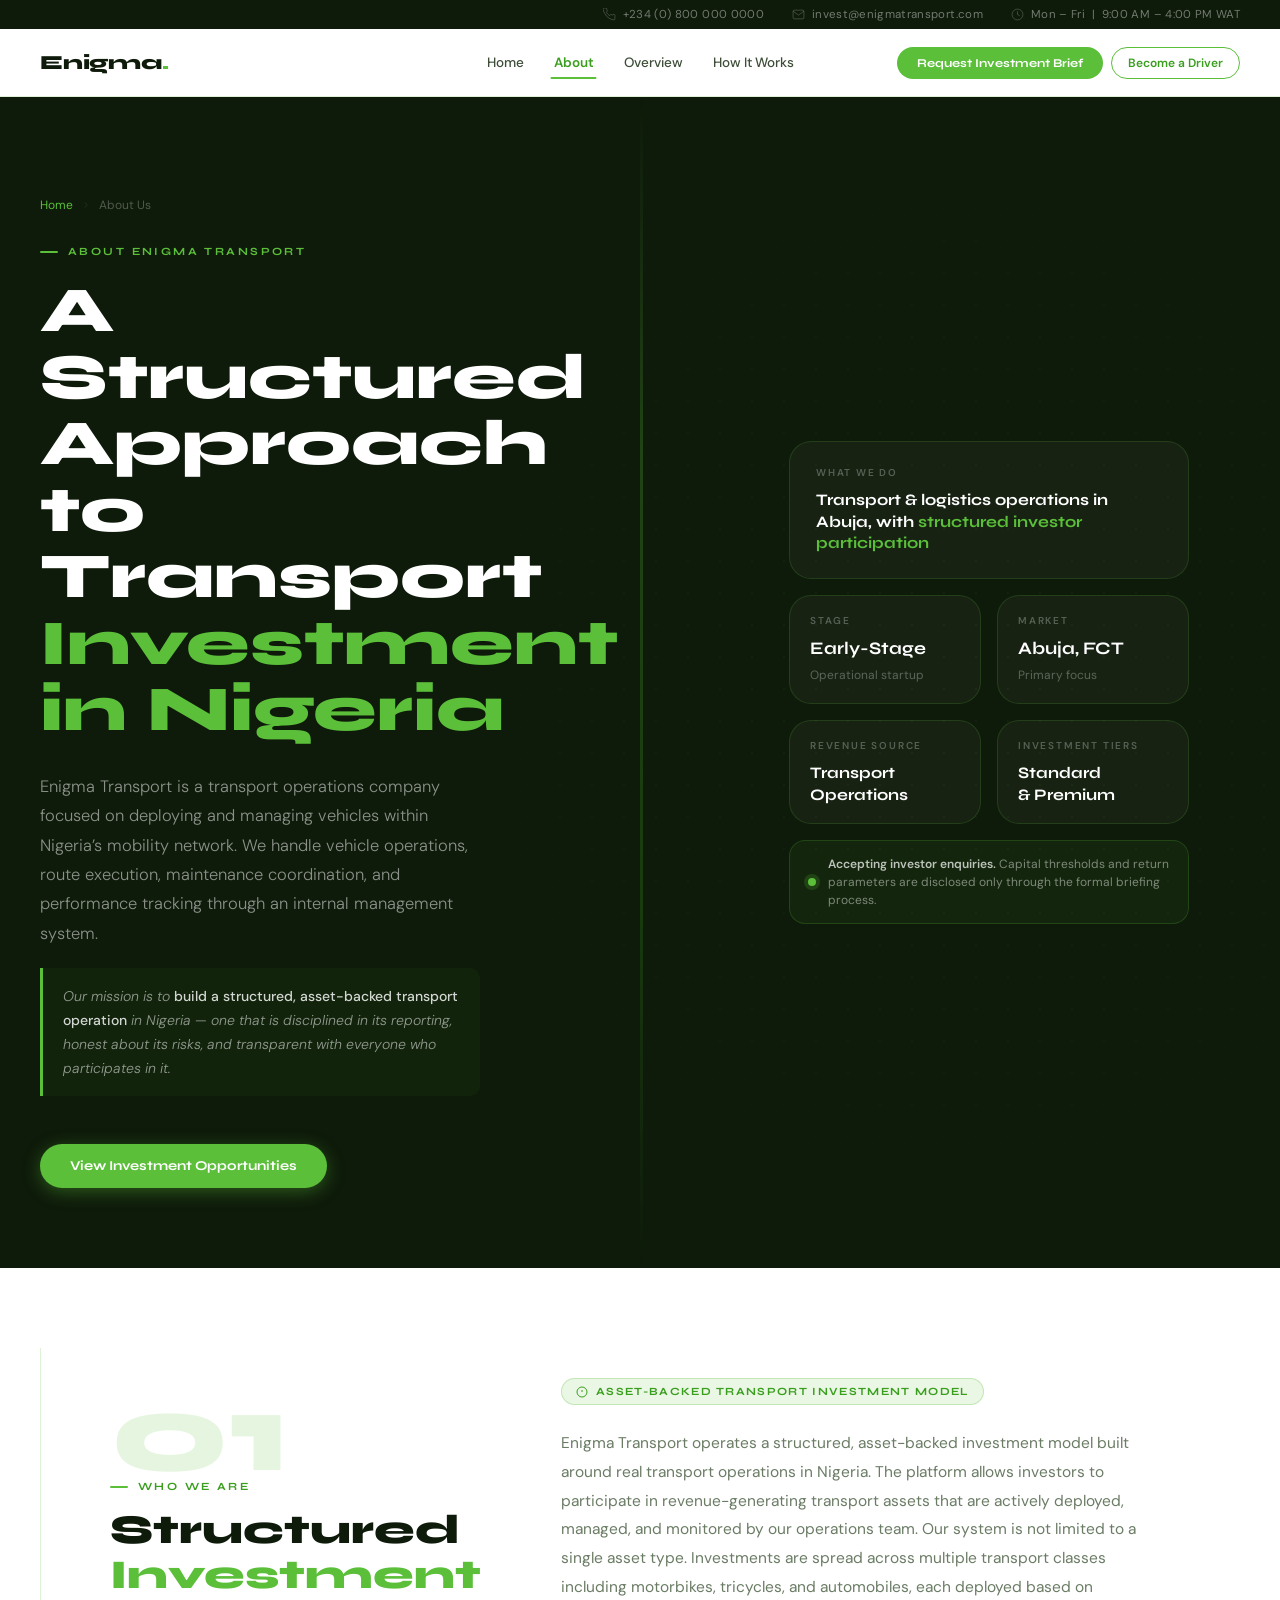
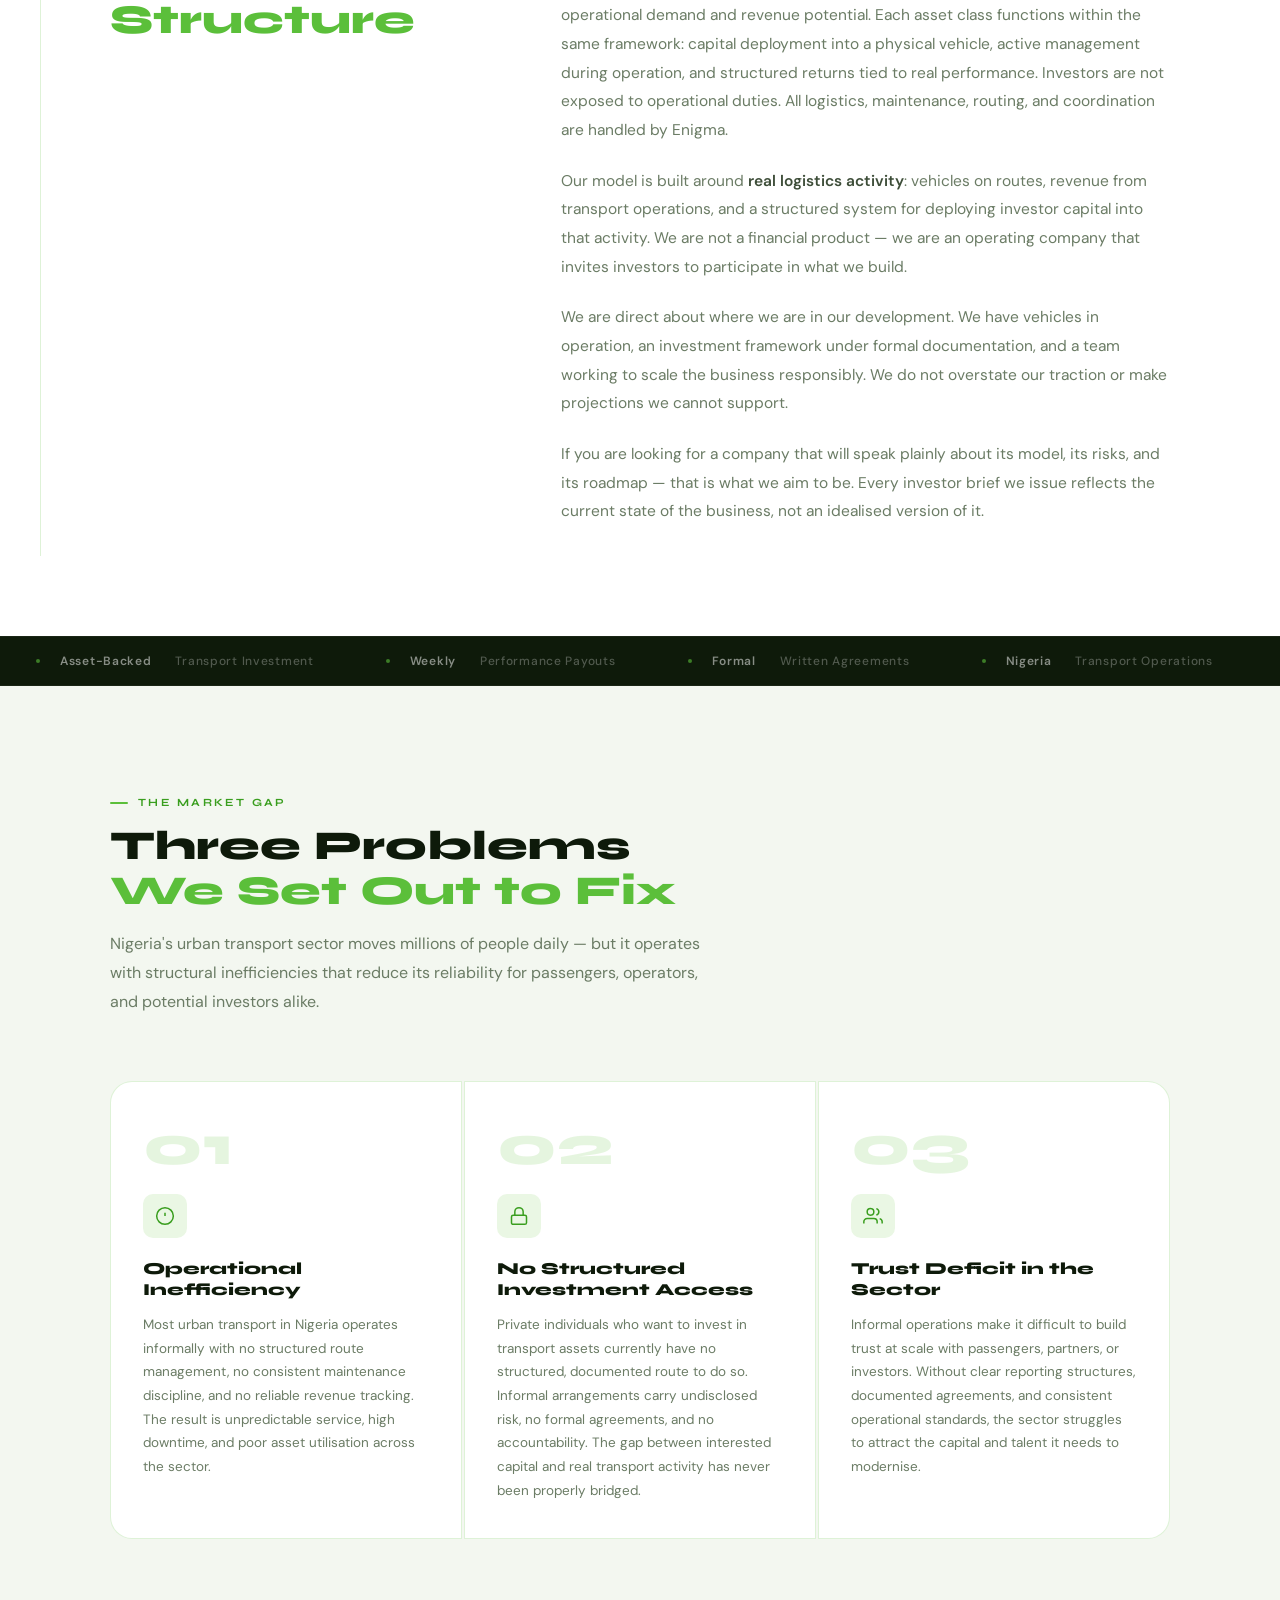
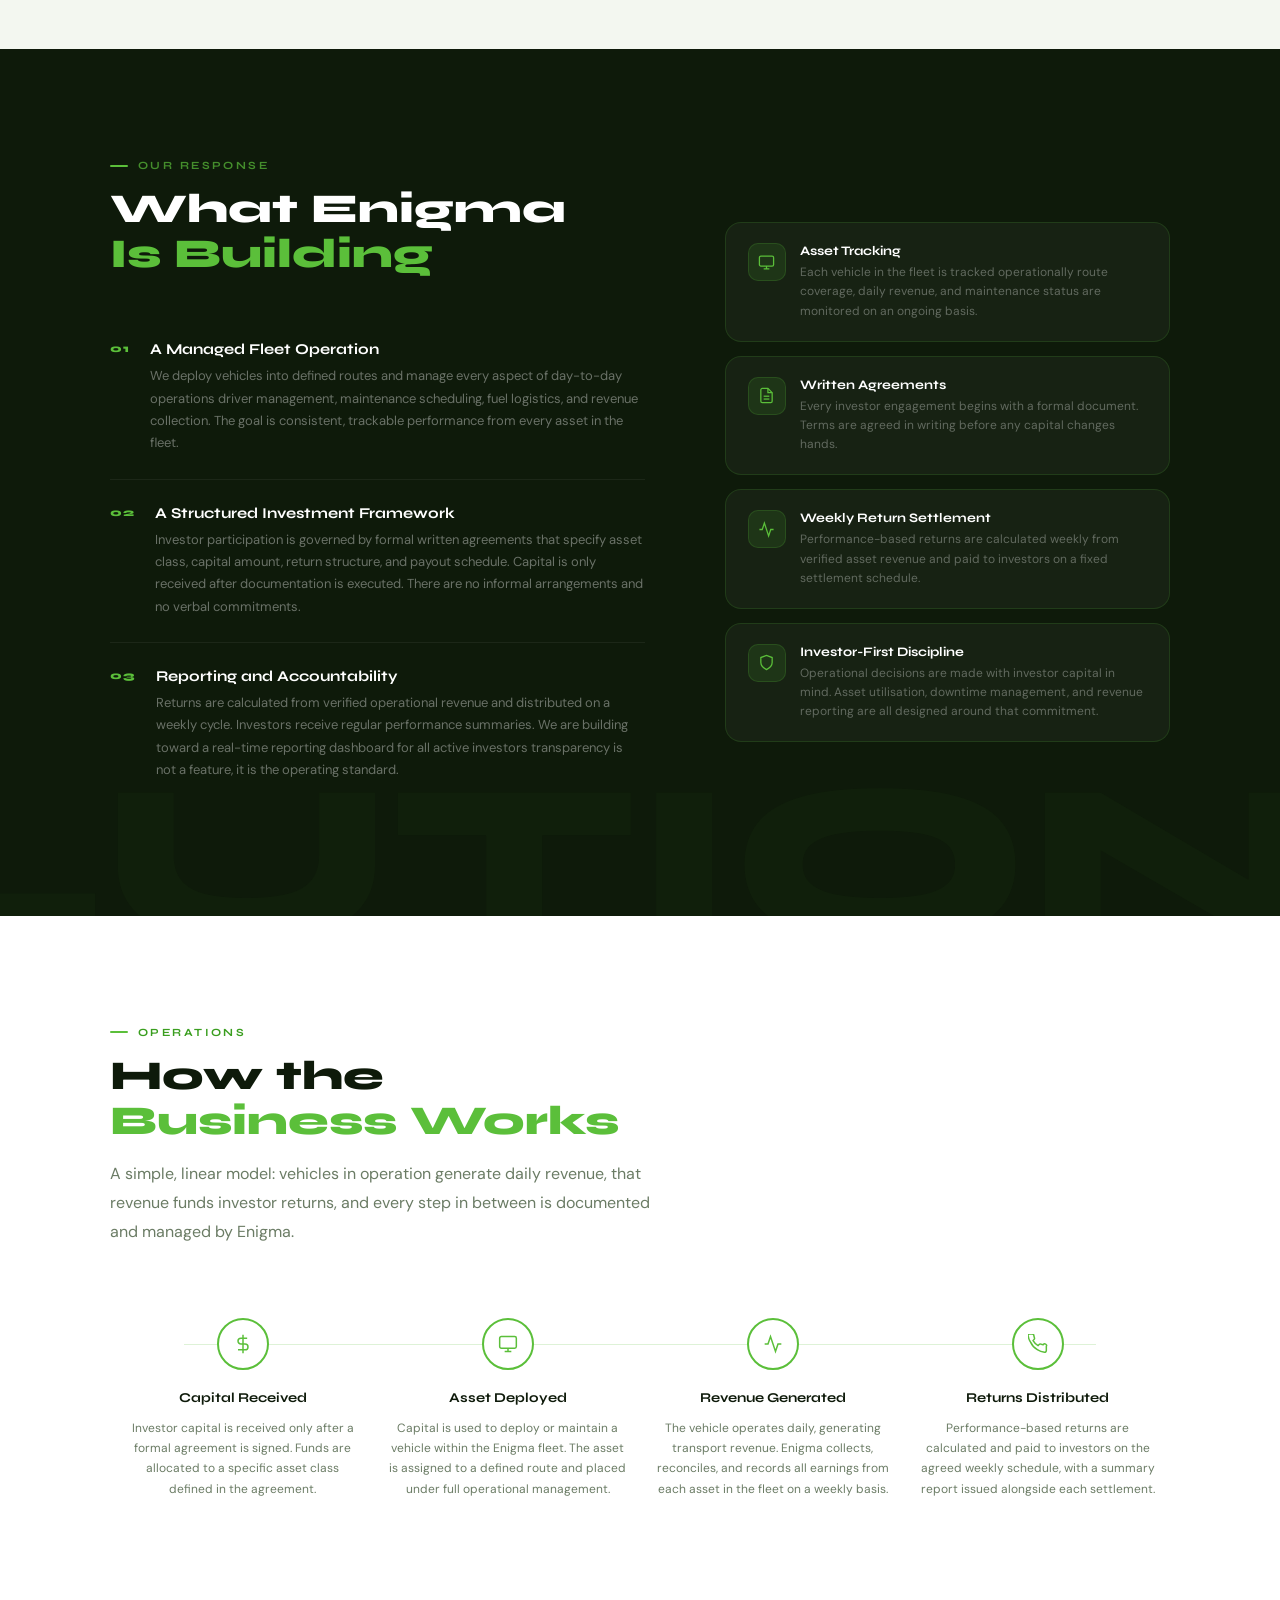
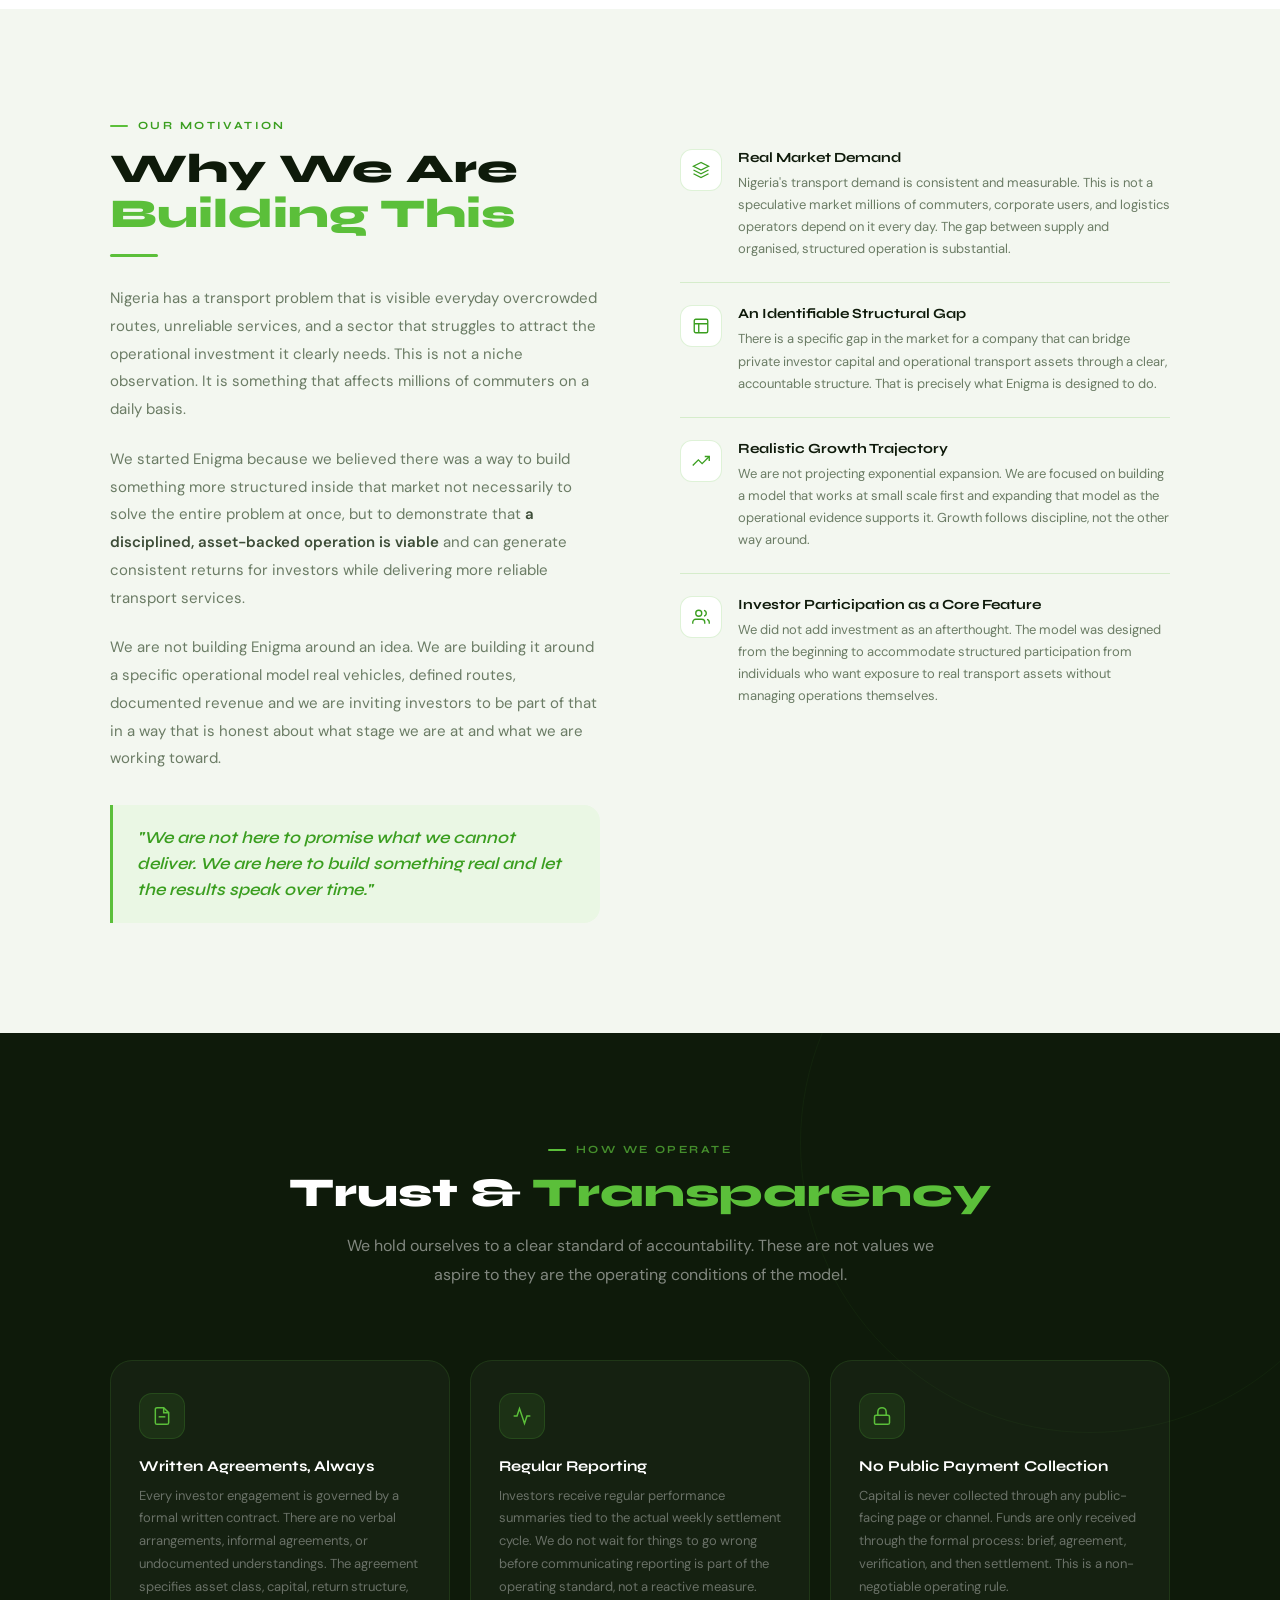
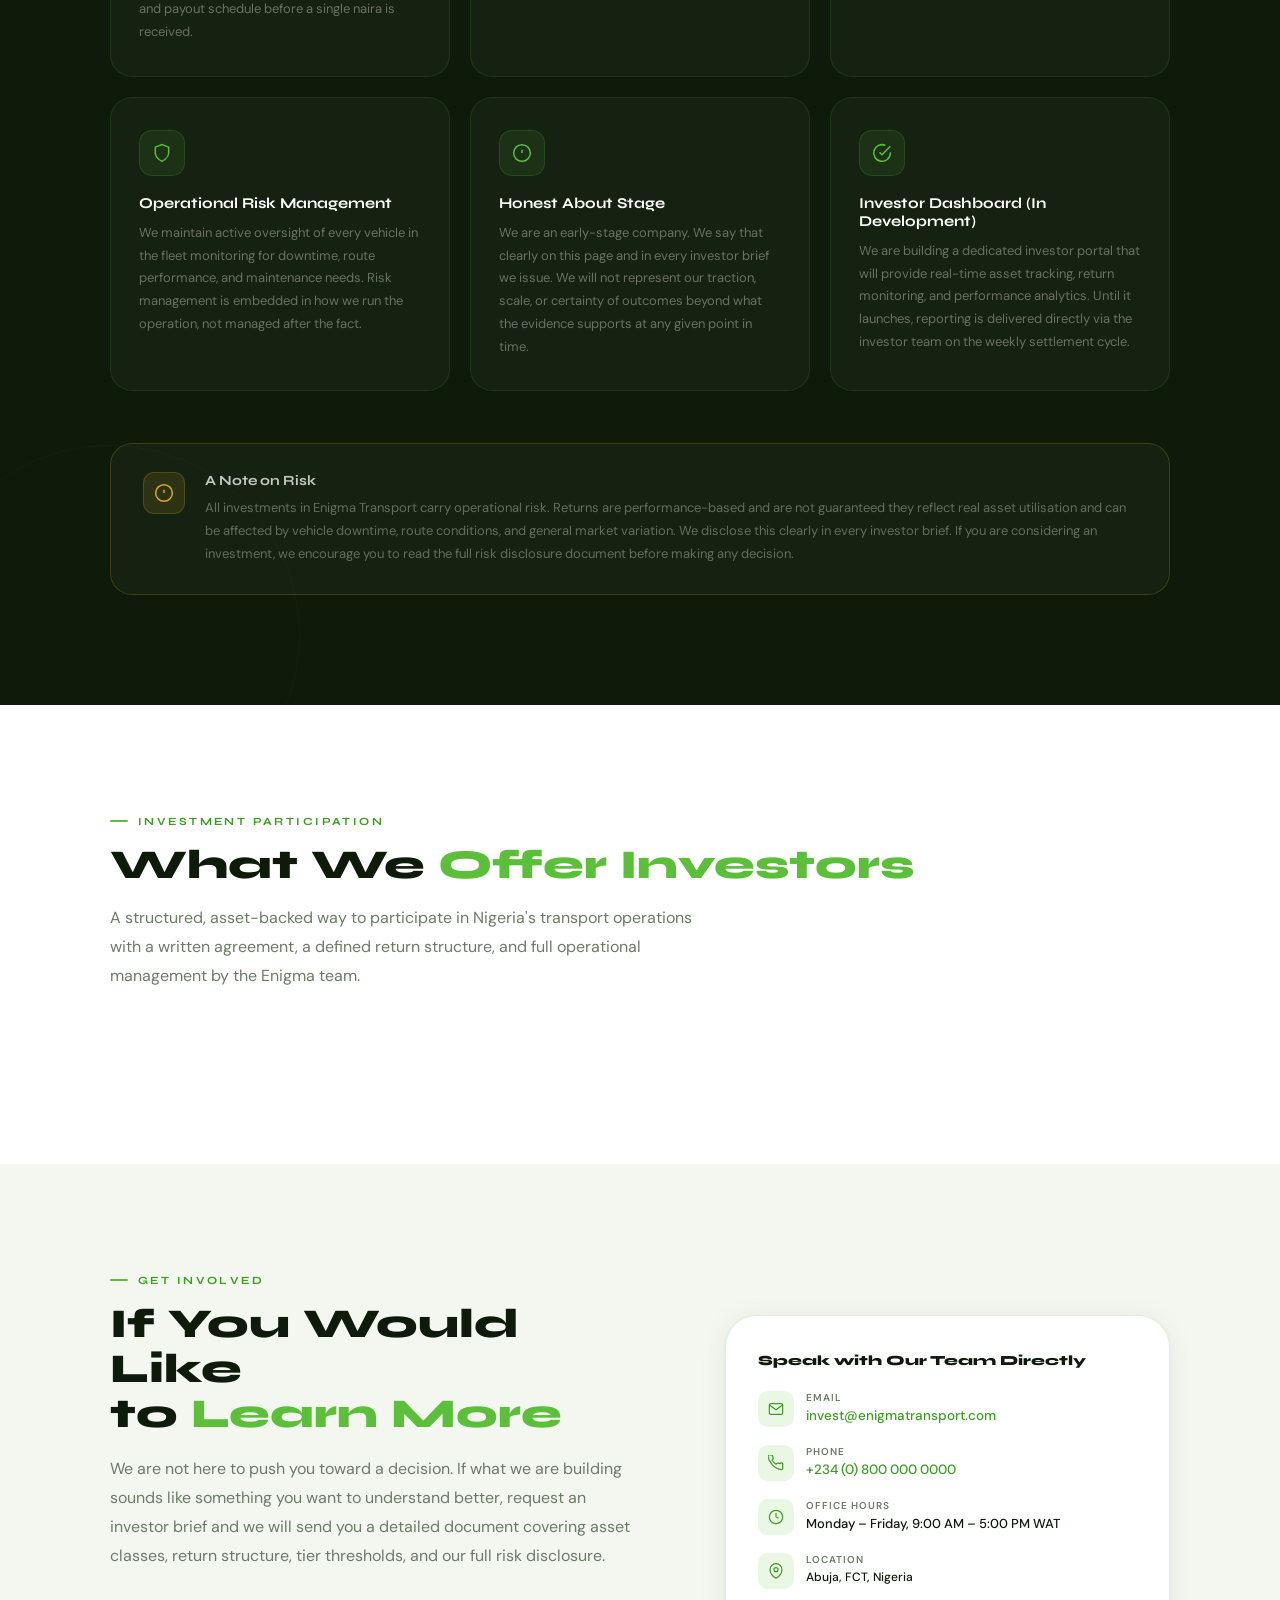
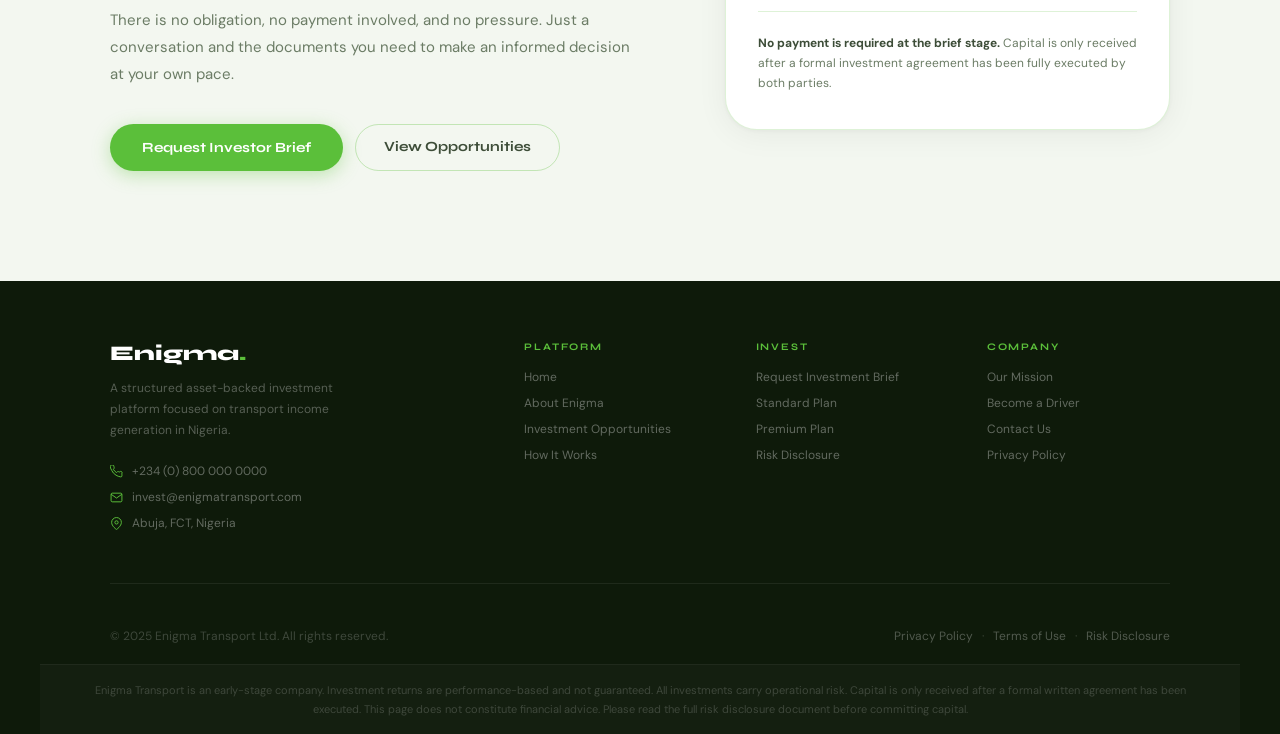
==== commit 76a58d74: "Updated website pages and added investment tiers" ====
--- a/about.html
+++ b/about.html
@@ -165,46 +165,95 @@
 }
 .menu-toggle span { display: block; width: 22px; height: 2px; background: var(--ink); border-radius: 2px; transition: all 0.22s; }
 
-/* ─────────────────────────────────────────
-   MOBILE NAV
-───────────────────────────────────────── */
+/* MOBILE NAV */
 .mobile-nav {
-  display: none; position: fixed; inset: 0;
-  background: var(--ink); z-index: 300;
-  flex-direction: column; padding: 80px 40px 40px;
-  animation: fadeIn 0.22s ease;
-}
-.mobile-nav.open { display: flex; }
+  display: none;
+  position: fixed; 
+  /* Using 0 ensures it snaps to the edges of the viewport exactly */
+  top: 0;
+  left: 0;
+  right: 0;
+  bottom: 0;
+  width: 100%;
+  height: 100%;
+  
+  background: var(--ink); 
+  z-index: 200;
+  flex-direction: column; 
+  /* Adjusted padding: 80px top to clear the 'X' button better */
+  padding: 80px 40px 40px; 
+  animation: fadeIn 0.25s ease;
+  
+  /* Critical: prevents horizontal scrolling within the menu */
+  overflow-x: hidden;
+  overflow-y: auto;
+}
+
+.mobile-nav.open { 
+  display: flex; 
+}
+
 .mobile-nav a {
-  font-family: var(--font-head); font-size: 1rem; font-weight: 600;
-  color: rgba(255,255,255,0.65); text-decoration: none;
-  padding: 18px 0; border-bottom: 1px solid rgba(255,255,255,0.05);
+  font-family: var(--font-head); 
+  /* Reduced font size slightly so long words don't overflow */
+  font-size: 1rem; 
+  font-weight: 600;
+  color: rgba(255,255,255,0.7); 
+  text-decoration: none; 
+  /* Reduced vertical padding to fit more items on small screens */
+  padding: 12px 0;
+  border-bottom: 1px solid rgba(255,255,255,0.06);
   transition: color 0.2s;
-}
-.mobile-nav a:hover { color: var(--green); }
+  
+  /* Helps with the wide font style */
+  letter-spacing: -0.02em;
+  line-height: 1.1;
+}
+
+.mobile-nav a:hover { 
+  color: var(--green); 
+}
+
 .mobile-nav .close-btn {
-  position: absolute; top: 22px; right: 24px;
-  background: none; border: none; cursor: pointer; color: rgba(255,255,255,0.5);
-}
-.mobile-nav-ctas { margin-top: 36px; display: flex; flex-direction: column; gap: 12px; }
-.btn-fill {
+  position: absolute; 
+  top: 24px; 
+  right: 24px;
+  background: none; 
+  border: none; 
+  cursor: pointer; 
+  color: rgba(255,255,255,0.6);
+  /* Increase hit area for thumbs */
+  padding: 8px;
+  z-index: 201;
+}
+
+.mobile-nav-ctas { 
+  margin-top: auto; /* Pushes the 'Request' button to the bottom of the list */
+  padding-top: 32px;
+  display: flex; 
+  flex-direction: column; 
+  gap: 12px; 
+}
+
+.btn-primary {
   font-family: var(--font-head); font-size: 14px; font-weight: 700;
   background: var(--green); color: #fff; border: none;
-  border-radius: var(--r-pill); padding: 14px 28px; cursor: pointer;
-  text-decoration: none; display: inline-block; text-align: center;
-  transition: background 0.22s;
-}
-.btn-fill:hover { background: var(--green-dark); }
-.btn-stroke {
+  border-radius: 100px; padding: 14px 28px; cursor: pointer;
+  transition: background 0.25s, transform 0.2s, box-shadow 0.25s;
+  box-shadow: 0 4px 20px rgba(91,191,58,0.4); text-decoration: none;
+  display: inline-block;
+}
+.btn-primary:hover { background: var(--green-dark); transform: translateY(-2px); box-shadow: 0 8px 28px rgba(91,191,58,0.45); }
+
+.btn-ghost {
   font-family: var(--font-head); font-size: 14px; font-weight: 700;
-  background: transparent; color: #fff;
-  border: 1.5px solid rgba(255,255,255,0.3); border-radius: var(--r-pill);
-  padding: 12px 28px; cursor: pointer;
-  text-decoration: none; display: inline-block; text-align: center;
-  transition: border-color 0.22s, background 0.22s;
-}
-.btn-stroke:hover { background: rgba(255,255,255,0.08); border-color: rgba(255,255,255,0.55); }
-
+  background: rgba(255,255,255,0.1); color: #fff;
+  border: 1.5px solid rgba(255,255,255,0.35); border-radius: 100px;
+  padding: 12px 24px; cursor: pointer; backdrop-filter: blur(6px);
+  transition: background 0.25s, border-color 0.25s, transform 0.2s;
+  text-decoration: none; display: inline-block;
+}
+.btn-ghost:hover { background: rgba(255,255,255,0.18); border-color: rgba(255,255,255,0.7); transform: translateY(-2px); }
 /* ─────────────────────────────────────────
    SHARED UTILITIES
 ───────────────────────────────────────── */
@@ -302,7 +351,7 @@
 
 .hero-title {
   font-family: var(--font-head);
-  font-size: clamp(2.6rem, 5vw, 4.4rem);
+  font-size: clamp(1.6rem, 5vw, 4.4rem);
   font-weight: 800; color: #fff; line-height: 1.04;
   margin-bottom: 28px; animation: fadeUp 0.55s 0.18s both;
 }
@@ -399,7 +448,7 @@
   box-shadow: 0 0 0 4px rgba(91,191,58,0.18);
   animation: pulse 2.2s ease-in-out infinite; flex-shrink: 0;
 }
-.hero-status-bar p { font-size: 12.5px; color: rgba(255,255,255,0.45); line-height: 1.5; }
+.hero-status-bar p { font-size: 12px; color: rgba(255,255,255,0.45); line-height: 1.5; }
 .hero-status-bar strong { color: rgba(255,255,255,0.72); font-weight: 600; }
 
 /* ─────────────────────────────────────────
@@ -616,7 +665,7 @@
   font-family: var(--font-head); font-size: 13.5px; font-weight: 700;
   color: var(--ink); margin-bottom: 10px; line-height: 1.3;
 }
-.operate-step p { font-size: 12.5px; color: var(--muted); line-height: 1.7; }
+.operate-step p { font-size: 12px; color: var(--muted); line-height: 1.7; }
 
 /* ─────────────────────────────────────────
    ⑥ WHY WE ARE BUILDING THIS
@@ -758,7 +807,7 @@
   color: #fff; line-height: 1.18; margin-bottom: 16px;
 }
 .offer-main h3 .accent { color: var(--green); }
-.offer-main p { font-size: 13.5px; color: rgba(255,255,255,0.4); line-height: 1.75; }
+.offer-main p { font-size: 14px; color: rgba(255,255,255,0.4); line-height: 1.75; }
 
 .offer-main-footer { position: relative; z-index: 1; margin-top: 36px; }
 .offer-main-cta {
@@ -794,11 +843,11 @@
 .tier-name { font-family: var(--font-head); font-size: 1.2rem; font-weight: 800; color: var(--ink); margin-bottom: 6px; }
 .tier-desc { font-size: 13px; color: var(--muted); line-height: 1.65; margin-bottom: 28px; }
 .tier-features { display: flex; flex-direction: column; gap: 11px; flex: 1; }
-.tier-feat { display: flex; align-items: flex-start; gap: 10px; font-size: 12.5px; color: var(--ink-soft); line-height: 1.5; }
+.tier-feat { display: flex; align-items: flex-start; gap: 10px; font-size: 12px; color: var(--ink-soft); line-height: 1.5; }
 .tier-feat svg { flex-shrink: 0; margin-top: 2px; }
 
 .tier-link {
-  font-family: var(--font-head); font-size: 12.5px; font-weight: 700;
+  font-family: var(--font-head); font-size: 12px; font-weight: 700;
   text-decoration: none; display: flex; align-items: center; gap: 6px;
   margin-top: 28px; transition: gap 0.2s;
 }
@@ -963,7 +1012,7 @@
   <nav class="nav">
     <a href="index.html">Home</a>
     <a href="about.html" class="active">About</a>
-    <a href="opportunities.html">Opportunities</a>
+    <a href="opportunities.html">Overview</a>
     <a href="how-it-works.html">How It Works</a>
 
   </nav>
@@ -984,12 +1033,11 @@
   </button>
   <a href="index.html">Home</a>
   <a href="about.html" class="active">About</a>
-  <a href="opportunities.html">Opportunities</a>
+  <a href="opportunities.html">Overview</a>
   <a href="how-it-works.html">How It Works</a>
-  <a href="contact.html">Contact</a>
   <div class="mobile-nav-ctas">
-    <a href="invest.html"  class="btn-fill">Request Investment Brief</a>
-    <a href="contact.html" class="btn-stroke">Become a Driver</a>
+    <a href="invest.html" class="btn-primary" style="text-align:center;">Request Investment Brief</a>
+    <a href="contact.html" class="btn-ghost" style="text-align:center;">Become a Driver</a>
   </div>
 </div>
 
@@ -1011,21 +1059,23 @@
 
     <h1 class="hero-title">
       A Structured Approach <br/>
-       to Transport <span class="accent">Investment in Abuja</span><br/>
+       to Transport <span class="accent">Investment in Nigeria</span><br/>
     
     </h1>
 
     <p class="hero-statement">
-      Enigma Transport operates real vehicles on defined routes, generating daily revenue from transport activity. We provide a structured, asset-backed way for investors to participate in that operation with clear documentation, disciplined reporting, and full operational management.
+    Enigma Transport is a transport operations company focused on deploying and managing vehicles within Nigeria’s mobility network.
+
+We handle vehicle operations, route execution, maintenance coordination, and performance tracking through an internal management system.
     </p>
 
     <div class="hero-mission">
-      <p>Our mission is to <strong>build a structured, asset-backed transport operation</strong> in Abuja — one that is disciplined in its reporting, honest about its risks, and transparent with everyone who participates in it.</p>
+      <p>Our mission is to <strong>build a structured, asset-backed transport operation</strong> in Nigeria — one that is disciplined in its reporting, honest about its risks, and transparent with everyone who participates in it.</p>
     </div>
 
     <div class="hero-cta-row">
       <a href="opportunities.html" class="btn-hero-primary">View Investment Opportunities</a>
-      <a href="invest.html" class="btn-hero-ghost">Request Investor Brief</a>
+      <!--<a href="invest.html" class="btn-hero-ghost">Request Investor Brief</a>-->
     </div>
   </div>
 
@@ -1075,15 +1125,21 @@
     <div class="who-left">
       <div class="who-number">01</div>
       <div class="section-eyebrow">Who We Are</div>
-      <h2 class="section-h2">An Early-Stage<br/><span class="accent">Transport Startup</span></h2>
+      <h2 class="section-h2">Structured <br/><span class="accent">Investment Structure</span></h2>
     </div>
     <div class="who-body">
       <div class="early-stage-badge">
         <svg fill="none" stroke="currentColor" stroke-width="2" viewBox="0 0 24 24" width="12" height="12"><circle cx="12" cy="12" r="10"/><line x1="12" y1="8" x2="12" y2="12"/><line x1="12" y1="16" x2="12.01" y2="16"/></svg>
-        Early-Stage Company — We Are Transparent About This
+       Asset-Backed Transport Investment Model
       </div>
       <p>
-        Enigma Transport is an early-stage transport and logistics company based in Abuja. We are not a large established operator — we are building something from the ground up, with a clear focus on getting the operational fundamentals right before anything else.
+        Enigma Transport operates a structured, asset-backed investment model built around real transport operations in Nigeria. The platform allows investors to participate in revenue-generating transport assets that are actively deployed, managed, and monitored by our operations team.
+
+Our system is not limited to a single asset type. Investments are spread across multiple transport classes including motorbikes, tricycles, and automobiles, each deployed based on operational demand and revenue potential.
+
+Each asset class functions within the same framework: capital deployment into a physical vehicle, active management during operation, and structured returns tied to real performance.
+
+Investors are not exposed to operational duties. All logistics, maintenance, routing, and coordination are handled by Enigma.
       </p>
       <p>
         Our model is built around <strong>real logistics activity</strong>: vehicles on routes, revenue from transport operations, and a structured system for deploying investor capital into that activity. We are not a financial product — we are an operating company that invites investors to participate in what we build.
@@ -1105,7 +1161,7 @@
     <div class="marquee-item"><span class="dot"></span> <strong>Asset-Backed</strong> &nbsp;Transport Investment</div>
     <div class="marquee-item"><span class="dot"></span> <strong>Weekly</strong> &nbsp;Performance Payouts</div>
     <div class="marquee-item"><span class="dot"></span> <strong>Formal</strong> &nbsp;Written Agreements</div>
-    <div class="marquee-item"><span class="dot"></span> <strong>Abuja</strong> &nbsp;Transport Operations</div>
+    <div class="marquee-item"><span class="dot"></span> <strong>Nigeria</strong> &nbsp;Transport Operations</div>
     <div class="marquee-item"><span class="dot"></span> <strong>Structured</strong> &nbsp;Investor Participation</div>
     <div class="marquee-item"><span class="dot"></span> <strong>Transparent</strong> &nbsp;Reporting Model</div>
     <div class="marquee-item"><span class="dot"></span> <strong>Standard</strong> &nbsp;&amp; Premium Tiers</div>
@@ -1114,7 +1170,7 @@
     <div class="marquee-item"><span class="dot"></span> <strong>Asset-Backed</strong> &nbsp;Transport Investment</div>
     <div class="marquee-item"><span class="dot"></span> <strong>Weekly</strong> &nbsp;Performance Payouts</div>
     <div class="marquee-item"><span class="dot"></span> <strong>Formal</strong> &nbsp;Written Agreements</div>
-    <div class="marquee-item"><span class="dot"></span> <strong>Abuja</strong> &nbsp;Transport Operations</div>
+    <div class="marquee-item"><span class="dot"></span> <strong>Nigeria</strong> &nbsp;Transport Operations</div>
     <div class="marquee-item"><span class="dot"></span> <strong>Structured</strong> &nbsp;Investor Participation</div>
     <div class="marquee-item"><span class="dot"></span> <strong>Transparent</strong> &nbsp;Reporting Model</div>
     <div class="marquee-item"><span class="dot"></span> <strong>Standard</strong> &nbsp;&amp; Premium Tiers</div>
@@ -1143,7 +1199,7 @@
           <svg fill="none" stroke="currentColor" stroke-width="1.8" viewBox="0 0 24 24"><circle cx="12" cy="12" r="10"/><line x1="12" y1="8" x2="12" y2="12"/><line x1="12" y1="16" x2="12.01" y2="16"/></svg>
         </div>
         <h3>Operational Inefficiency</h3>
-        <p>Most urban transport in Abuja operates informally  with no structured route management, no consistent maintenance discipline, and no reliable revenue tracking. The result is unpredictable service, high downtime, and poor asset utilisation across the sector.</p>
+        <p>Most urban transport in Nigeria operates informally  with no structured route management, no consistent maintenance discipline, and no reliable revenue tracking. The result is unpredictable service, high downtime, and poor asset utilisation across the sector.</p>
       </div>
 
       <div class="problem-card">
@@ -1304,7 +1360,7 @@
       <h2 class="section-h2">Why We Are<br/><span class="accent">Building This</span></h2>
       <div class="divider-line" style="margin-top:18px;"></div>
       <p>
-        Abuja has a transport problem that is visible every day overcrowded routes, unreliable services, and a sector that struggles to attract the operational investment it clearly needs. This is not a niche observation. It is something that affects millions of commuters on a daily basis.
+        Nigeria has a transport problem that is visible everyday overcrowded routes, unreliable services, and a sector that struggles to attract the operational investment it clearly needs. This is not a niche observation. It is something that affects millions of commuters on a daily basis.
       </p>
       <p>
         We started Enigma because we believed there was a way to build something more structured inside that market not necessarily to solve the entire problem at once, but to demonstrate that <strong>a disciplined, asset-backed operation is viable</strong> and can generate consistent returns for investors while delivering more reliable transport services.
@@ -1325,7 +1381,7 @@
           </div>
           <div class="pillar-body">
             <h4>Real Market Demand</h4>
-            <p>Abuja's transport demand is consistent and measurable. This is not a speculative market millions of commuters, corporate users, and logistics operators depend on it every day. The gap between supply and organised, structured operation is substantial.</p>
+            <p>Nigeria's transport demand is consistent and measurable. This is not a speculative market millions of commuters, corporate users, and logistics operators depend on it every day. The gap between supply and organised, structured operation is substantial.</p>
           </div>
         </div>
         <div class="why-pillar">
@@ -1435,21 +1491,19 @@
 </section>
 
 
-<!-- ═══════════════════════════════════════
-   ⑧ WHAT WE OFFER INVESTORS
-════════════════════════════════════════ -->
+<!-- WHAT WE OFFER INVESTORS -->
 <section class="offer-section">
   <div class="offer-inner">
     <div class="offer-head">
       <div class="section-eyebrow">Investment Participation</div>
       <h2 class="section-h2">What We <span class="accent">Offer Investors</span></h2>
       <p class="section-lead" style="margin-top:16px;">
-        A structured, asset-backed way to participate in Abuja's transport operations with a written agreement, a defined return structure, and full operational management by the Enigma team.
+        A structured, asset-backed way to participate in Nigeria's transport operations with a written agreement, a defined return structure, and full operational management by the Enigma team.
       </p>
     </div>
-
+<!--
     <div class="offer-grid">
-      <!-- Main description -->
+     
       <div class="offer-main">
         <div class="offer-main-content">
           <div class="section-eyebrow light" style="margin-bottom:20px;">The Core Offer</div>
@@ -1478,8 +1532,8 @@
           <a href="invest.html" class="offer-main-cta">Request an Investor Brief</a>
         </div>
       </div>
-
-      <!-- Standard Tier -->
+-->
+      <!-- Standard Tier
       <div class="tier-card standard">
         <div class="tier-badge standard">Standard Plan</div>
         <div class="tier-name">Tier 1 — Standard</div>
@@ -1510,13 +1564,13 @@
             Dedicated team contact
           </div>
         </div>
-        <a href="opportunities.html#plans" class="tier-link green">
+        <a href="invest.html?tier=standard" class="tier-link green">
           View Full Details
           <svg fill="none" stroke="currentColor" stroke-width="2.5" viewBox="0 0 12 12"><path d="M2 6h8M6 2l4 4-4 4"/></svg>
         </a>
       </div>
-
-      <!-- Premium Tier -->
+       -->
+        <!-- Premium Tier
       <div class="tier-card premium">
         <div class="tier-badge premium">Premium Plan</div>
         <div class="tier-name">Tier 2 — Premium</div>
@@ -1547,19 +1601,18 @@
             Early access to new asset classes
           </div>
         </div>
-        <a href="opportunities.html#plans" class="tier-link gold">
+        <a href="invest.html?tier=premium" class="tier-link gold">
           View Full Details
           <svg fill="none" stroke="currentColor" stroke-width="2.5" viewBox="0 0 12 12"><path d="M2 6h8M6 2l4 4-4 4"/></svg>
         </a>
       </div>
     </div>
-  </div>
+  </div> -->
 </section>
 
 
-<!-- ═══════════════════════════════════════
-   ⑨ CALL TO ACTION
-════════════════════════════════════════ -->
+<!--CALL TO ACTION
+-->
 <section class="cta-section">
   <div class="cta-inner">
     <div class="cta-text">
@@ -1613,7 +1666,7 @@
         </div>
         <div>
           <div class="contact-label">Location</div>
-          <div class="contact-value" style="font-size:13px;">Abuja, FCT, Nigeria</div>
+          <div class="contact-value" style="font-size:12px;">Abuja, FCT, Nigeria</div>
         </div>
       </div>
       <div class="cta-panel-divider"></div>
@@ -1630,7 +1683,7 @@
   <div class="footer-grid">
     <div>
       <div class="footer-wordmark">Enigma<span>.</span></div>
-      <p class="footer-tagline">A structured asset-backed investment platform focused on transport income generation in Abuja.</p>
+      <p class="footer-tagline">A structured asset-backed investment platform focused on transport income generation in Nigeria.</p>
       <div class="footer-contact">
         <div class="footer-contact-row">
           <svg fill="none" stroke="currentColor" stroke-width="1.8" viewBox="0 0 24 24"><path d="M22 16.92v3a2 2 0 01-2.18 2 19.79 19.79 0 01-8.63-3.07A19.5 19.5 0 013.07 9.81 19.79 19.79 0 010 1.17 2 2 0 012 0h3a2 2 0 012 1.72 12.84 12.84 0 00.7 2.81 2 2 0 01-.45 2.11L6.09 7.91a16 16 0 006 6l1.27-1.27a2 2 0 012.11-.45 12.84 12.84 0 002.81.7A2 2 0 0122 14.92z"/></svg>
